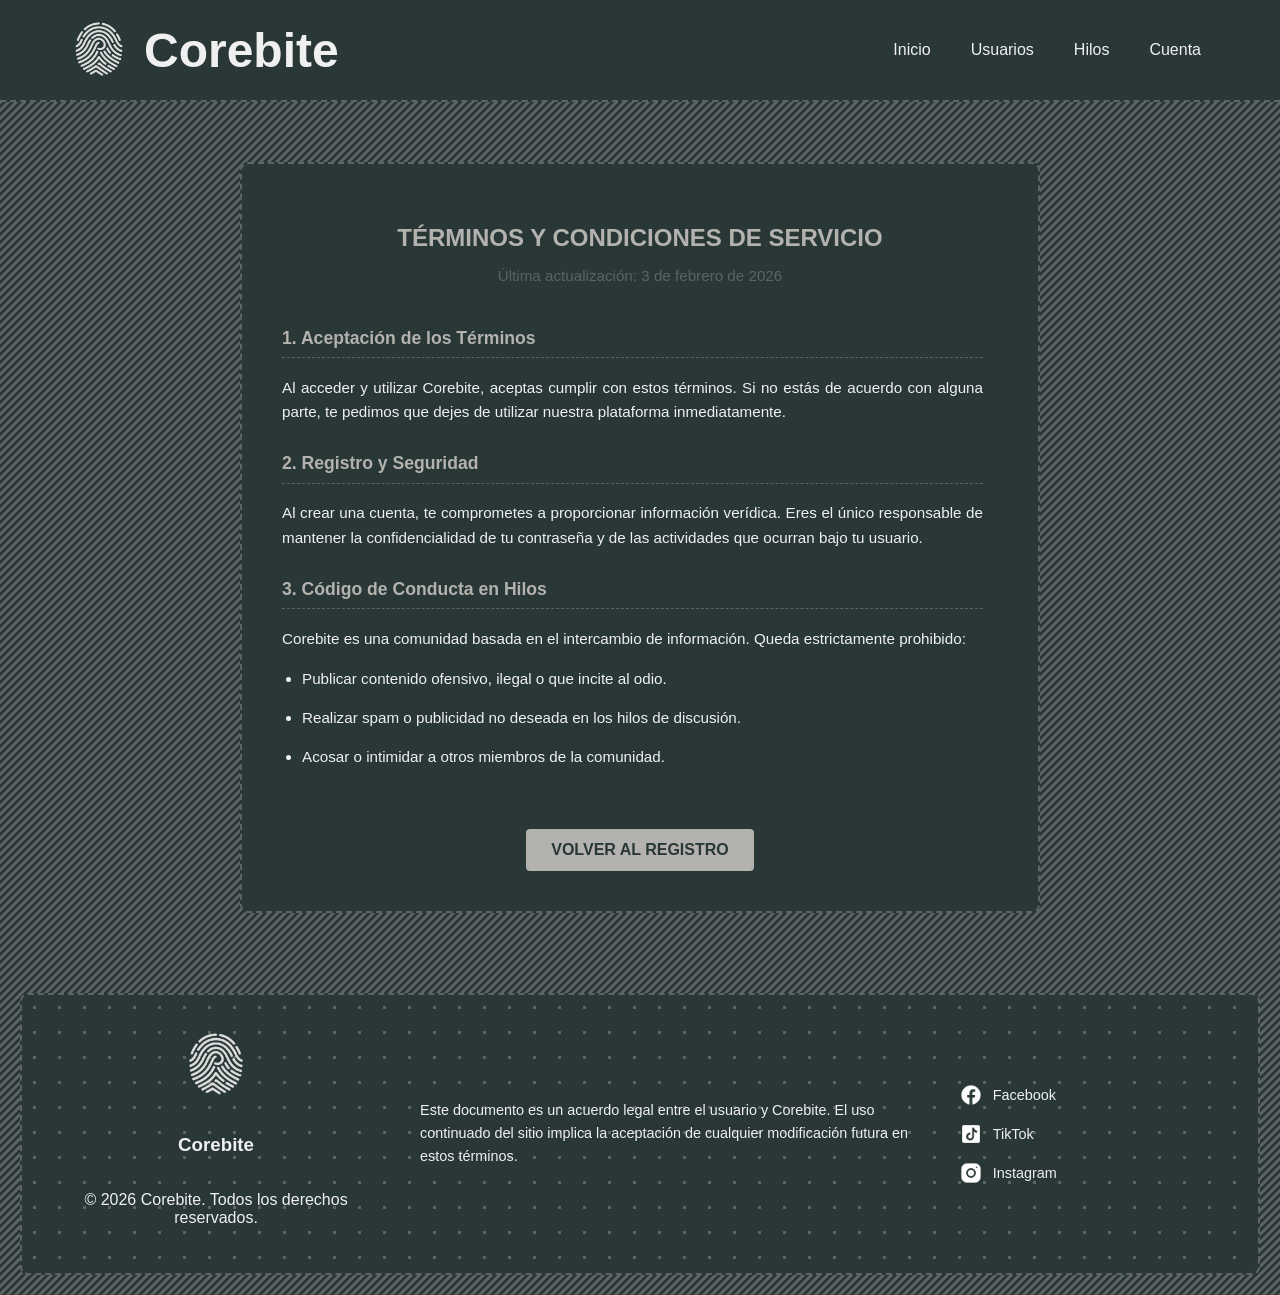
==== terminos.html @ c50e54eb "Añadir archivos iniciales de Corebite sin revisar" ====
<!DOCTYPE html>
<html lang="es">
<head>
    <meta charset="UTF-8">
    <meta name="viewport" content="width=device-width, initial-scale=1.0">
    <link rel="icon" href="./Media/IMG/Logo.png" type="image/png">
    <link rel="stylesheet" href="./Media/CSS/estilo.css">
    <link rel="stylesheet" href="./Media/CSS/terminos.css">
    <title>Términos de Servicio</title>
</head>
<body class="container">

    <header>
        <a href="./Index.html">
            <div class="logo-box">
                <img src="./Media/IMG/Logo.png" alt="Logo de la página" height="70" width="70">
                <h1>Corebite</h1>
            </div>
        </a>

        <input type="checkbox" id="menu-check">
        <label for="menu-check" class="hamburger">
            <span></span>
            <span></span>
            <span></span>
        </label>

        <nav>
            <div class="input">
                <a class="value" href="./Index.html">Inicio</a>
                <a class="value" href="./usuarios.html">Usuarios</a>
                <a class="value" href="./hilos.html">Hilos</a>
                <a class="value" href="./sesion.html">Cuenta</a>
            </div>
        </nav>
    </header>

    <main class="legal-page">
        <div class="legal-wrapper">
            <section class="legal-content">
                <h2>Términos y Condiciones de Servicio</h2>
                <p class="last-update">Última actualización: 3 de febrero de 2026</p>

                <div class="legal-scroll">
                    <h3>1. Aceptación de los Términos</h3>
                    <p>Al acceder y utilizar Corebite, aceptas cumplir con estos términos. Si no estás de acuerdo con alguna parte, te pedimos que dejes de utilizar nuestra plataforma inmediatamente.</p>

                    <h3>2. Registro y Seguridad</h3>
                    <p>Al crear una cuenta, te comprometes a proporcionar información verídica. Eres el único responsable de mantener la confidencialidad de tu contraseña y de las actividades que ocurran bajo tu usuario.</p>

                    <h3>3. Código de Conducta en Hilos</h3>
                    <p>Corebite es una comunidad basada en el intercambio de información. Queda estrictamente prohibido:</p>
                    <ul>
                        <li>Publicar contenido ofensivo, ilegal o que incite al odio.</li>
                        <li>Realizar spam o publicidad no deseada en los hilos de discusión.</li>
                        <li>Acosar o intimidar a otros miembros de la comunidad.</li>
                    </ul>

                    <h3>4. Propiedad del Contenido</h3>
                    <p>Sigues siendo el dueño del contenido que publicas, pero al hacerlo en Corebite, nos otorgas una licencia mundial para mostrar, distribuir y reproducir dicho contenido dentro de nuestra infraestructura.</p>

                    <h3>5. Privacidad</h3>
                    <p>Tus datos están protegidos bajo nuestra política de encriptación. No compartimos tu número de teléfono ni correo electrónico con terceros con fines comerciales sin tu consentimiento explícito.</p>

                    <h3>6. Limitación de Responsabilidad</h3>
                    <p>Corebite no se hace responsable por la veracidad de las opiniones vertidas por los usuarios en los hilos públicos.</p>
                </div>

                <div class="legal-actions">
                    <a href="./sesion.html" class="btn-back">Volver al Registro</a>
                </div>
            </section>
        </div>
    </main>

    <footer>
        <div class="cont-1">
            <img src="./Media/IMG/Logo.png" alt="Logo" class="logo-footer">
            <h3>Corebite</h3>
            <p>© 2026 Corebite. Todos los derechos reservados.</p>
        </div>
        
        <div class="cont-2">
            <p>Este documento es un acuerdo legal entre el usuario y Corebite. El uso continuado del sitio implica la aceptación de cualquier modificación futura en estos términos.</p>
        </div>

        <div class="cont-3">
            <div class="social-links">
                <a href="#"><img src="./Media/IMG/facebook_.png" alt="">Facebook</a>
                <a href="#"><img src="./Media/IMG/tiktok_.png" alt="">TikTok</a>
                <a href="#"><img src="./Media/IMG/instagram_.png" alt="">Instagram</a>
            </div>
        </div>
    </footer>
</body>
</html>
---- Media/CSS/estilo.css ----
/* ----------------------------------- Root ----------------------------------- */
:root {
  /* Paleta Base */
  --color-primario: #293737;
  --color-secundario: #5D6363;
  --color-terciario: #B3B2AE;
  --texto-claro: #F0F0F0;

  /* Estados y Alertas */
  --error: #ff5555;
  --exito: #2ecc71;
  --advertencia: #f1c40f;

  /* Capas de Cristal y Transparencias (NUEVAS) */
  --fondo-cristal: rgba(41, 55, 55, 0.6);
  --fondo-aside: rgba(0, 0, 0, 0.2);
  --fondo-header: rgba(179, 178, 174, 0.1); /* Basado en terciario */
  --fondo-hover: rgba(179, 178, 174, 0.15); /* Para efectos de selección */
  --borde-suave: rgba(179, 178, 174, 0.2);  /* Para separadores sutiles */
  --borde-punteado: 2px dashed var(--color-secundario);

  /* Tipografía */
  --fuente-principal: 'Arial', sans-serif;
}
/* ----------------------------------- Global ----------------------------------- */
* {
  box-sizing: border-box;
}

/* ----------------------------------- Body ----------------------------------- */
body {
  margin: 0;
  padding: 0;
  font-family: var(--fuente-principal);
  background-color: var(--color-primario);
  color: var(--texto-claro);
  overflow-x: hidden;
  display: flex;
  flex-direction: column;
  min-height: 100vh;
  align-items: stretch;

  /* Fondo animado */
  background: linear-gradient(135deg, var(--color-primario) 25%, var(--color-secundario) 25%, var(--color-secundario) 50%, var(--color-primario) 50%, var(--color-primario) 75%, var(--color-secundario) 75%, var(--color-secundario));
  background-size: 8px 8px;
  animation: move 4s linear infinite;
}

@keyframes move {
  from { background-position: 0 0; }
  to { background-position: 20px 20px; }
}

/* ----------------------------------- Header ----------------------------------- */
header {
  display: flex;
  justify-content: space-between;
  align-items: center;
  background-color: var(--color-primario);
  border-bottom: 2px dashed var(--color-secundario);
  padding: 15px 5%;
  position: sticky;
  top: 0;
  z-index: 1000;
  width: 100%; /* Ahora sí ocupa todo el ancho correctamente con box-sizing */
}

header a {
  text-decoration: none;
  color: inherit;
}

.logo-box {
  display: flex;
  align-items: center;
  gap: 10px;
}

header h1 {
  font-size: 3rem;
  margin: 0;
}

/* ---------------- NAV & LINKS ---------------- */
.input {
  display: flex;
  gap: 10px;
}

.value {
  padding: 10px 15px;
  color: var(--texto-claro);
  text-decoration: none;
  border-radius: 4px;
  transition: 0.3s;
}
.active{
  background-color: var(--color-terciario);
  color: var(--color-primario);
}
/* Desktop Hover Effect */
@media (min-width: 769px) {
  .input:hover > .value {
    filter: blur(2px);
    transform: scale(0.95);
    opacity: 0.7;
  }
  .input:hover > .value:hover, .input:hover > .active {
    filter: blur(0);
    transform: scale(1.05);
    opacity: 1;
    background-color: var(--color-terciario);
    color: var(--color-primario);
  }
}

/* Escondemos el checkbox siempre */
#menu-check {
  display: none;
}

/* ----------------------------------- Main ----------------------------------- */
main, footer {
  flex-shrink: 0; /* Evita que se colapsen */
  border: 2px dashed var(--color-secundario);
  background-color: var(--color-primario);
  margin: 20px;
  background-image: radial-gradient(var(--color-secundario) 1.5px, transparent 0);
  background-size: 25px 25px;
  padding: 30px;
  border-radius: 8px;
  box-sizing: border-box; /* Asegura que ocupen el ancho correcto con el margin */
  width: auto; 
}

main {
  flex: 1;
  border: 2px dashed var(--color-secundario);
  background-color: var(--color-primario);
  margin: 20px;
  background-image: radial-gradient(var(--color-secundario) 1.5px, transparent 0);
  background-size: 25px 25px;
  padding: 30px;
  border-radius: 8px;
}

.grid-container {
  display: grid;
  grid-template-columns: repeat(3, 1fr); 
  gap: 15px; 
  margin-bottom: 20px;
}

.button-hilo {
  display: flex;
  align-items: center;
  justify-content: center;
  background-color: transparent;
  border: 2px dashed var(--color-secundario);
  color: var(--texto-claro);
  padding: 15px;
  border-radius: 4px;
  cursor: pointer;
  transition: 0.5s;
}

.button-hilo:hover {
  background-color: var(--color-terciario);
  color: var(--color-primario);
}

/* ----------------------------------- Footer ----------------------------------- */
footer {
  display: flex;
  flex-wrap: wrap;
  background-color: var(--color-primario);
  border: 2px dashed var(--color-secundario);
  margin: 20px;
  padding: 30px;
  border-radius: 8px;
  gap: 20px;
  box-sizing: border-box; /* Crucial para que el padding no lo desborde */
}

/* --- Contenedor 1 (Logo y Copyright) --- */
.cont-1 {
  flex: 1 1 25%; 
  display: flex;
  flex-direction: column;
  align-items: center;
  justify-content: center;
  text-align: center;
  min-width: 200px; /* Evita que se aplaste demasiado */
}

.logo-footer {
  /* CAMBIO CLAVE: Usar un tamaño fijo máximo para que no crezca con el footer */
  width: 80px;  
  height: 80px;
  object-fit: contain; /* Mantiene la proporción de la imagen */
  margin-bottom: 10px;
}

/* --- Contenedor 2 (Texto largo) --- */
.cont-2 {
  flex: 2 1 40%; 
  font-size: 0.9rem;
  line-height: 1.6;
  padding: 0 20px;
  display: flex;
  align-items: center;
}

/* --- Contenedor 3 (Redes Sociales) --- */
.cont-3 {
  flex: 1 1 20%;
  display: flex;
  flex-direction: column;
  justify-content: center;
  gap: 15px;
  min-width: 150px;
}

.social-links {
  display: flex;
  flex-direction: column;
  gap: 15px;
}

.social-links a {
  display: flex;
  align-items: center;
  gap: 10px;
  text-decoration: none;
  color: var(--texto-claro);
  font-size: 0.9rem;
}

.social-links a img {
  width: 24px; /* Tamaño controlado de iconos sociales */
  height: 24px;
}

/* --- Ajuste Responsive para el Footer --- */
@media (max-width: 768px) {
  footer {
    flex-direction: column;
    align-items: center;
    text-align: center;
  }
  
  .cont-2 {
    padding: 20px 0;
  }
  
  .social-links {
    flex-direction: row;
    justify-content: center;
    flex-wrap: wrap;
  }
}
/* ----------------------------------- Responsive (Mobile Menu) ----------------------------------- */

@media (max-width: 768px) {
  header h1 { font-size: 2rem; }

  /* Restauramos el botón hamburguesa */
  .hamburger {
    display: flex;
    flex-direction: column;
    gap: 5px;
    cursor: pointer;
    z-index: 1100;
  }

  .hamburger span {
    width: 30px;
    height: 3px;
    background-color: var(--texto-claro);
    transition: 0.3s;
  }

  /* Restauramos el menú lateral tipo tarjeta */
  nav {
    position: fixed;
    top: 90px; 
    right: -350px; /* Escondido */
    width: 220px;
    background-color: var(--color-primario);
    background-image: radial-gradient(var(--color-secundario) 1.5px, transparent 0);
    background-size: 20px 20px;
    border: 2px dashed var(--color-secundario);
    border-radius: 8px;
    padding: 20px;
    transition: 0.4s cubic-bezier(0.175, 0.885, 0.32, 1.275);
    z-index: 1050;
    box-shadow: -5px 5px 15px rgba(0,0,0,0.5);
  }

  .input {
    flex-direction: column;
    align-items: flex-start;
  }

  /* Lógica de apertura */
  #menu-check:checked ~ nav {
    right: 20px;
  }

  /* Animación a X */
  #menu-check:checked ~ .hamburger span:nth-child(1) { transform: translateY(8px) rotate(45deg); }
  #menu-check:checked ~ .hamburger span:nth-child(2) { opacity: 0; }
  #menu-check:checked ~ .hamburger span:nth-child(3) { transform: translateY(-8px) rotate(-45deg); }

  footer {
    flex-direction: column;
    text-align: center;
  }
}

@media (max-width: 480px) {
  .grid-container { grid-template-columns: 1fr; }
}
---- Media/CSS/terminos.css ----
/* ----------------------------------- Estructura Legal ----------------------------------- */

.legal-page {
  display: flex;
  justify-content: center;
  padding: 20px 0;
  background: transparent !important;
  border: none !important;
}

.legal-wrapper {
  width: 100%;
  max-width: 800px;
  margin: 20px;
  padding: 40px;
  background-color: var(--color-primario);
  backdrop-filter: blur(15px);
  -webkit-backdrop-filter: blur(15px);
  border: 2px dashed var(--color-secundario);
  border-radius: 8px;
  color: var(--texto-claro);
  box-sizing: border-box;
}

/* ----------------------------------- Textos y Títulos ----------------------------------- */

.legal-content h2 {
  color: var(--color-terciario);
  text-transform: uppercase;
  text-align: center;
  margin-bottom: 10px;
}

.last-update {
  text-align: center;
  font-size: 0.8rem;
  color: var(--color-secundario);
  margin-bottom: 30px;
}

.legal-content h3 {
  color: var(--color-terciario);
  border-bottom: 1px dashed var(--color-secundario);
  margin-top: 25px;
  padding-bottom: 5px;
  font-size: 1.1rem;
}

.legal-content p, 
.legal-content li {
  font-size: 0.95rem;
  margin-bottom: 15px;
}

.legal-content ul {
  padding-left: 20px;
}

/* ----------------------------------- Contenido Scrollable ----------------------------------- */

.legal-scroll {
  max-height: 500px;
  overflow-y: auto;
  padding-right: 15px;
  text-align: justify;
  line-height: 1.6;
}

/* Personalización del Scrollbar */
.legal-scroll::-webkit-scrollbar {
  width: 6px;
}

.legal-scroll::-webkit-scrollbar-thumb {
  background: var(--color-secundario);
  border-radius: 10px;
}

/* ----------------------------------- Acciones y Botones ----------------------------------- */

.legal-actions {
  margin-top: 30px;
  display: flex;
  justify-content: center;
}

.btn-back {
  padding: 12px 25px;
  background-color: var(--color-terciario);
  color: var(--color-primario);
  text-decoration: none;
  font-weight: bold;
  border-radius: 4px;
  transition: 0.3s;
  text-transform: uppercase;
}

.btn-back:hover {
  filter: brightness(1.2);
  transform: scale(1.05);
}

/* ----------------------------------- Responsive ----------------------------------- */

@media (max-width: 768px) {
  .legal-wrapper {
    margin: 10px;
    padding: 20px;
  }
}
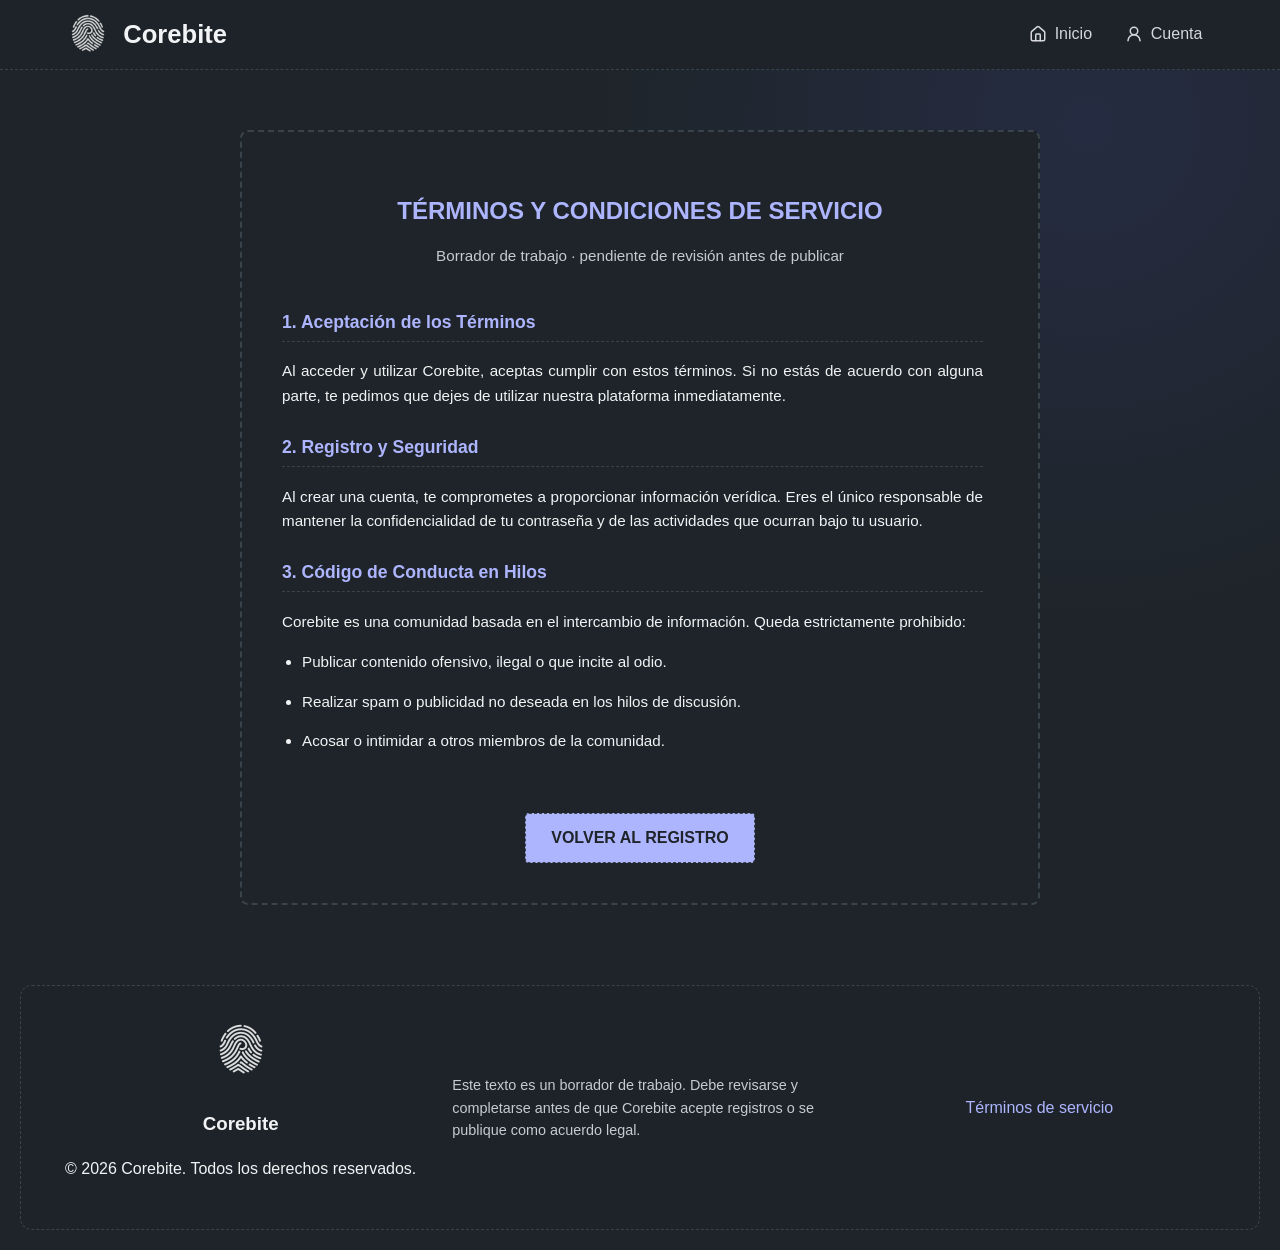
==== commit 9adf1121: "Actualizar prototipo local Corebite" ====
--- a/terminos.html
+++ b/terminos.html
@@ -6,20 +6,20 @@
     <link rel="icon" href="./Media/IMG/Logo.png" type="image/png">
     <link rel="stylesheet" href="./Media/CSS/estilo.css">
     <link rel="stylesheet" href="./Media/CSS/terminos.css">
-    <title>Términos de Servicio</title>
+    <title>Términos de servicio | Corebite</title>
 </head>
 <body class="container">
 
     <header>
         <a href="./Index.html">
             <div class="logo-box">
-                <img src="./Media/IMG/Logo.png" alt="Logo de la página" height="70" width="70">
+                <img src="./Media/IMG/Logo.png" alt="" height="48" width="48">
                 <h1>Corebite</h1>
             </div>
         </a>
 
-        <input type="checkbox" id="menu-check">
-        <label for="menu-check" class="hamburger">
+        <input type="checkbox" id="menu-check" aria-label="Abrir o cerrar el menú">
+        <label for="menu-check" class="hamburger" aria-hidden="true" tabindex="-1">
             <span></span>
             <span></span>
             <span></span>
@@ -27,10 +27,8 @@
 
         <nav>
             <div class="input">
-                <a class="value" href="./Index.html">Inicio</a>
-                <a class="value" href="./usuarios.html">Usuarios</a>
-                <a class="value" href="./hilos.html">Hilos</a>
-                <a class="value" href="./sesion.html">Cuenta</a>
+                <a class="value ui-icon-button" href="./Index.html"><span class="svg-icon icon-house" aria-hidden="true"></span> Inicio</a>
+                <a class="value ui-icon-button" href="./php/sesion.php"><span class="svg-icon icon-user" aria-hidden="true"></span> Cuenta</a>
             </div>
         </nav>
     </header>
@@ -39,7 +37,7 @@
         <div class="legal-wrapper">
             <section class="legal-content">
                 <h2>Términos y Condiciones de Servicio</h2>
-                <p class="last-update">Última actualización: 3 de febrero de 2026</p>
+                <p class="last-update">Borrador de trabajo · pendiente de revisión antes de publicar</p>
 
                 <div class="legal-scroll">
                     <h3>1. Aceptación de los Términos</h3>
@@ -60,14 +58,14 @@
                     <p>Sigues siendo el dueño del contenido que publicas, pero al hacerlo en Corebite, nos otorgas una licencia mundial para mostrar, distribuir y reproducir dicho contenido dentro de nuestra infraestructura.</p>
 
                     <h3>5. Privacidad</h3>
-                    <p>Tus datos están protegidos bajo nuestra política de encriptación. No compartimos tu número de teléfono ni correo electrónico con terceros con fines comerciales sin tu consentimiento explícito.</p>
+                    <p>La política de privacidad y el tratamiento de datos se definirán antes de habilitar el registro y publicar el servicio.</p>
 
                     <h3>6. Limitación de Responsabilidad</h3>
                     <p>Corebite no se hace responsable por la veracidad de las opiniones vertidas por los usuarios en los hilos públicos.</p>
                 </div>
 
                 <div class="legal-actions">
-                    <a href="./sesion.html" class="btn-back">Volver al Registro</a>
+                    <a href="./php/sesion.php" class="btn-back">Volver al Registro</a>
                 </div>
             </section>
         </div>
@@ -81,16 +79,14 @@
         </div>
         
         <div class="cont-2">
-            <p>Este documento es un acuerdo legal entre el usuario y Corebite. El uso continuado del sitio implica la aceptación de cualquier modificación futura en estos términos.</p>
+            <p>Este texto es un borrador de trabajo. Debe revisarse y completarse antes de que Corebite acepte registros o se publique como acuerdo legal.</p>
         </div>
 
         <div class="cont-3">
             <div class="social-links">
-                <a href="#"><img src="./Media/IMG/facebook_.png" alt="">Facebook</a>
-                <a href="#"><img src="./Media/IMG/tiktok_.png" alt="">TikTok</a>
-                <a href="#"><img src="./Media/IMG/instagram_.png" alt="">Instagram</a>
+                <a href="./terminos.html">Términos de servicio</a>
             </div>
         </div>
     </footer>
 </body>
-</html>+</html>
--- a/Media/CSS/estilo.css
+++ b/Media/CSS/estilo.css
@@ -1,323 +1,109 @@
-/* ----------------------------------- Root ----------------------------------- */
-:root {
-  /* Paleta Base */
-  --color-primario: #293737;
-  --color-secundario: #5D6363;
-  --color-terciario: #B3B2AE;
-  --texto-claro: #F0F0F0;
-
-  /* Estados y Alertas */
-  --error: #ff5555;
-  --exito: #2ecc71;
-  --advertencia: #f1c40f;
-
-  /* Capas de Cristal y Transparencias (NUEVAS) */
-  --fondo-cristal: rgba(41, 55, 55, 0.6);
-  --fondo-aside: rgba(0, 0, 0, 0.2);
-  --fondo-header: rgba(179, 178, 174, 0.1); /* Basado en terciario */
-  --fondo-hover: rgba(179, 178, 174, 0.15); /* Para efectos de selección */
-  --borde-suave: rgba(179, 178, 174, 0.2);  /* Para separadores sutiles */
-  --borde-punteado: 2px dashed var(--color-secundario);
-
-  /* Tipografía */
-  --fuente-principal: 'Arial', sans-serif;
+:root {
+  color-scheme: dark;
+  --color-primario: #1e2429;
+  --color-secundario: #39434c;
+  --color-terciario: #aeb5ff;
+  --texto-claro: #f2f3f5;
+  --error: #ff6b6b;
+  --exito: #2ecc71;
+  --advertencia: #f1c40f;
+  --fondo-cristal: rgba(30, 36, 41, .96);
+  --fondo-aside: rgba(0, 0, 0, .16);
+  --fondo-header: rgba(255, 255, 255, .03);
+  --fondo-hover: rgba(174, 181, 255, .1);
+  --borde-suave: rgba(255, 255, 255, .12);
+  --borde-punteado: 1px dashed var(--color-secundario);
+  --fuente-principal: Arial, sans-serif;
+}
+* { box-sizing: border-box; }
+html { min-width: 320px; scroll-behavior: smooth; }
+body {
+  min-height: 100vh; margin: 0; display: flex; flex-direction: column;
+  font-family: var(--fuente-principal); line-height: 1.55; color: var(--texto-claro);
+  background: #1e2429 radial-gradient(circle at 85% 10%, rgba(88, 101, 242, .12), transparent 32rem);
+}
+a { color: inherit; }
+:focus-visible { outline: 3px solid #aeb5ff; outline-offset: 3px; }
+header {
+  position: sticky; top: 0; z-index: 1000; width: 100%; display: flex;
+  align-items: center; justify-content: space-between; gap: 1rem; padding: .65rem 5%;
+  background: rgba(30, 36, 41, .96); border-bottom: var(--borde-punteado);
+}
+header > a { text-decoration: none; color: inherit; }
+.logo-box { display: flex; align-items: center; gap: .7rem; }
+.logo-box img { width: 48px; height: 48px; object-fit: contain; }
+header h1 { margin: 0; font-size: 1.6rem; }
+.input { display: flex; align-items: center; gap: .35rem; }
+.value { display: inline-block; padding: .55rem .85rem; color: #d5d7dc; text-decoration: none; border-radius: 6px; transition: background-color .18s ease, color .18s ease; }
+.value:hover, .value.active { background: #3a414a; color: #fff; outline:1px dashed var(--color-terciario); outline-offset:-1px; }
+#menu-check { position: absolute; width: 1px; height: 1px; overflow: hidden; clip-path: inset(50%); white-space: nowrap; }
+.hamburger { display: none; }
+main, footer {
+  flex-shrink: 0; width: auto; margin: 1.25rem; padding: clamp(1rem, 3vw, 2rem);
+  border: var(--borde-punteado); border-radius: 12px; background: rgba(30, 36, 41, .88);
+}
+main { flex: 1; }
+footer { display: flex; flex-wrap: wrap; gap: 1.5rem; align-items: center; }
+.cont-1, .cont-2, .cont-3 { flex: 1 1 12rem; }
+.cont-1 { text-align: center; }
+.logo-footer { width: 64px; height: 64px; object-fit: contain; }
+.cont-2 { color: #c7cbd1; font-size: .9rem; }
+.cont-3, .social-links { display: flex; justify-content: center; gap: .75rem; }
+.social-links a { color: var(--color-terciario); text-decoration: none; }
+.social-links a:hover { text-decoration: underline; }
+.svg-icon { display:inline-block;width:18px;height:18px;flex:0 0 18px;vertical-align:middle;background-color:currentColor;mask:var(--svg-icon) center/contain no-repeat;-webkit-mask:var(--svg-icon) center/contain no-repeat; }
+.icon-house { --svg-icon:url("../SVG/house.svg"); }
+.icon-settings { --svg-icon:url("../SVG/settings.svg"); }
+.icon-user { --svg-icon:url("../SVG/user-round.svg"); }
+.icon-shield { --svg-icon:url("../SVG/shield.svg"); }
+.icon-palette { --svg-icon:url("../SVG/palette.svg"); }
+.icon-logout { --svg-icon:url("../SVG/log-out.svg"); }
+.icon-message { --svg-icon:url("../SVG/message-circle.svg"); }
+.icon-messages { --svg-icon:url("../SVG/messages-square.svg"); }
+.icon-server { --svg-icon:url("../SVG/server.svg"); }
+.icon-users { --svg-icon:url("../SVG/users.svg"); }
+.icon-hash { --svg-icon:url("../SVG/hash.svg"); }
+.icon-plus { --svg-icon:url("../SVG/plus.svg"); }
+.icon-search { --svg-icon:url("../SVG/search.svg"); }
+.icon-send { --svg-icon:url("../SVG/send.svg"); }
+.icon-phone { --svg-icon:url("../SVG/phone.svg"); }
+.icon-info { --svg-icon:url("../SVG/info.svg"); }
+.icon-panel { --svg-icon:url("../SVG/panel-left.svg"); }
+.icon-menu { --svg-icon:url("../SVG/menu.svg"); }
+.icon-check { --svg-icon:url("../SVG/check.svg"); }
+.icon-close { --svg-icon:url("../SVG/x.svg"); }
+.icon-chevron { --svg-icon:url("../SVG/chevron-down.svg"); }
+.icon-bell { --svg-icon:url("../SVG/bell.svg"); }
+.icon-image { --svg-icon:url("../SVG/image.svg"); }
+.icon-sun { --svg-icon:url("../SVG/sun.svg"); }
+.icon-moon { --svg-icon:url("../SVG/moon.svg"); }
+.icon-mic { --svg-icon:url("../SVG/mic.svg"); }
+.icon-headphones { --svg-icon:url("../SVG/headphones.svg"); }
+.icon-sliders { --svg-icon:url("../SVG/sliders-horizontal.svg"); }
+.ui-icon-button { display:inline-flex;align-items:center;justify-content:center;gap:8px; }
+.home-hero, .home-intro { width: min(100%, 900px); margin: 0 auto 2rem; }
+.home-hero { padding: clamp(2rem, 7vw, 5rem) clamp(1.25rem, 6vw, 4rem); border: var(--borde-punteado); border-radius: 16px; background: linear-gradient(140deg, rgba(88, 101, 242, .16), rgba(30, 36, 41, .92) 65%); }
+.home-hero h2 { max-width: 15ch; margin: .4em 0; font-size: clamp(2rem, 6vw, 3.5rem); line-height: 1.1; }
+.home-hero p { max-width: 62ch; color: #c7cbd1; }
+.home-hero .eyebrow { color: var(--color-terciario); font-weight: 700; letter-spacing: .08em; text-transform: uppercase; }
+.primary-link { display: inline-flex; margin-top: 1rem; padding: .75rem 1.1rem; border:1px dashed var(--color-terciario); border-radius: 8px; background: #5865f2; color: #fff; text-decoration: none; font-weight: 700; }
+.primary-link:hover { background: #4752c4; }
+.home-intro { padding: 1rem; }
+@media (min-width: 701px) { #menu-check { display: none; } }
+@media (max-width: 700px) {
+  header { padding-inline: 1rem; }
+  header h1 { font-size: 1.35rem; }
+  .hamburger { width: 42px; height: 42px; display: flex; flex-direction: column; justify-content: center; align-items: center; gap: 5px; border-radius: 6px; cursor: pointer; }
+  .hamburger span { width: 22px; height: 2px; background: var(--texto-claro); transition: transform .18s ease, opacity .18s ease; }
+  nav { display: none; position: absolute; top: calc(100% + .4rem); right: 1rem; min-width: 12rem; padding: .6rem; border: var(--borde-punteado); border-radius: 10px; background: #232a30; box-shadow: 0 12px 28px #0006; }
+  .input { align-items: stretch; flex-direction: column; }
+  #menu-check:checked ~ nav { display: block; }
+  #menu-check:checked ~ .hamburger span:first-child { transform: translateY(7px) rotate(45deg); }
+  #menu-check:checked ~ .hamburger span:nth-child(2) { opacity: 0; }
+  #menu-check:checked ~ .hamburger span:last-child { transform: translateY(-7px) rotate(-45deg); }
+  footer { flex-direction: column; text-align: center; }
+  .cont-2 { padding: 0; }
+}
+@media (prefers-reduced-motion: reduce) {
+  *, *::before, *::after { scroll-behavior: auto !important; animation-duration: .01ms !important; animation-iteration-count: 1 !important; transition-duration: .01ms !important; }
 }
-/* ----------------------------------- Global ----------------------------------- */
-* {
-  box-sizing: border-box;
-}
-
-/* ----------------------------------- Body ----------------------------------- */
-body {
-  margin: 0;
-  padding: 0;
-  font-family: var(--fuente-principal);
-  background-color: var(--color-primario);
-  color: var(--texto-claro);
-  overflow-x: hidden;
-  display: flex;
-  flex-direction: column;
-  min-height: 100vh;
-  align-items: stretch;
-
-  /* Fondo animado */
-  background: linear-gradient(135deg, var(--color-primario) 25%, var(--color-secundario) 25%, var(--color-secundario) 50%, var(--color-primario) 50%, var(--color-primario) 75%, var(--color-secundario) 75%, var(--color-secundario));
-  background-size: 8px 8px;
-  animation: move 4s linear infinite;
-}
-
-@keyframes move {
-  from { background-position: 0 0; }
-  to { background-position: 20px 20px; }
-}
-
-/* ----------------------------------- Header ----------------------------------- */
-header {
-  display: flex;
-  justify-content: space-between;
-  align-items: center;
-  background-color: var(--color-primario);
-  border-bottom: 2px dashed var(--color-secundario);
-  padding: 15px 5%;
-  position: sticky;
-  top: 0;
-  z-index: 1000;
-  width: 100%; /* Ahora sí ocupa todo el ancho correctamente con box-sizing */
-}
-
-header a {
-  text-decoration: none;
-  color: inherit;
-}
-
-.logo-box {
-  display: flex;
-  align-items: center;
-  gap: 10px;
-}
-
-header h1 {
-  font-size: 3rem;
-  margin: 0;
-}
-
-/* ---------------- NAV & LINKS ---------------- */
-.input {
-  display: flex;
-  gap: 10px;
-}
-
-.value {
-  padding: 10px 15px;
-  color: var(--texto-claro);
-  text-decoration: none;
-  border-radius: 4px;
-  transition: 0.3s;
-}
-.active{
-  background-color: var(--color-terciario);
-  color: var(--color-primario);
-}
-/* Desktop Hover Effect */
-@media (min-width: 769px) {
-  .input:hover > .value {
-    filter: blur(2px);
-    transform: scale(0.95);
-    opacity: 0.7;
-  }
-  .input:hover > .value:hover, .input:hover > .active {
-    filter: blur(0);
-    transform: scale(1.05);
-    opacity: 1;
-    background-color: var(--color-terciario);
-    color: var(--color-primario);
-  }
-}
-
-/* Escondemos el checkbox siempre */
-#menu-check {
-  display: none;
-}
-
-/* ----------------------------------- Main ----------------------------------- */
-main, footer {
-  flex-shrink: 0; /* Evita que se colapsen */
-  border: 2px dashed var(--color-secundario);
-  background-color: var(--color-primario);
-  margin: 20px;
-  background-image: radial-gradient(var(--color-secundario) 1.5px, transparent 0);
-  background-size: 25px 25px;
-  padding: 30px;
-  border-radius: 8px;
-  box-sizing: border-box; /* Asegura que ocupen el ancho correcto con el margin */
-  width: auto; 
-}
-
-main {
-  flex: 1;
-  border: 2px dashed var(--color-secundario);
-  background-color: var(--color-primario);
-  margin: 20px;
-  background-image: radial-gradient(var(--color-secundario) 1.5px, transparent 0);
-  background-size: 25px 25px;
-  padding: 30px;
-  border-radius: 8px;
-}
-
-.grid-container {
-  display: grid;
-  grid-template-columns: repeat(3, 1fr); 
-  gap: 15px; 
-  margin-bottom: 20px;
-}
-
-.button-hilo {
-  display: flex;
-  align-items: center;
-  justify-content: center;
-  background-color: transparent;
-  border: 2px dashed var(--color-secundario);
-  color: var(--texto-claro);
-  padding: 15px;
-  border-radius: 4px;
-  cursor: pointer;
-  transition: 0.5s;
-}
-
-.button-hilo:hover {
-  background-color: var(--color-terciario);
-  color: var(--color-primario);
-}
-
-/* ----------------------------------- Footer ----------------------------------- */
-footer {
-  display: flex;
-  flex-wrap: wrap;
-  background-color: var(--color-primario);
-  border: 2px dashed var(--color-secundario);
-  margin: 20px;
-  padding: 30px;
-  border-radius: 8px;
-  gap: 20px;
-  box-sizing: border-box; /* Crucial para que el padding no lo desborde */
-}
-
-/* --- Contenedor 1 (Logo y Copyright) --- */
-.cont-1 {
-  flex: 1 1 25%; 
-  display: flex;
-  flex-direction: column;
-  align-items: center;
-  justify-content: center;
-  text-align: center;
-  min-width: 200px; /* Evita que se aplaste demasiado */
-}
-
-.logo-footer {
-  /* CAMBIO CLAVE: Usar un tamaño fijo máximo para que no crezca con el footer */
-  width: 80px;  
-  height: 80px;
-  object-fit: contain; /* Mantiene la proporción de la imagen */
-  margin-bottom: 10px;
-}
-
-/* --- Contenedor 2 (Texto largo) --- */
-.cont-2 {
-  flex: 2 1 40%; 
-  font-size: 0.9rem;
-  line-height: 1.6;
-  padding: 0 20px;
-  display: flex;
-  align-items: center;
-}
-
-/* --- Contenedor 3 (Redes Sociales) --- */
-.cont-3 {
-  flex: 1 1 20%;
-  display: flex;
-  flex-direction: column;
-  justify-content: center;
-  gap: 15px;
-  min-width: 150px;
-}
-
-.social-links {
-  display: flex;
-  flex-direction: column;
-  gap: 15px;
-}
-
-.social-links a {
-  display: flex;
-  align-items: center;
-  gap: 10px;
-  text-decoration: none;
-  color: var(--texto-claro);
-  font-size: 0.9rem;
-}
-
-.social-links a img {
-  width: 24px; /* Tamaño controlado de iconos sociales */
-  height: 24px;
-}
-
-/* --- Ajuste Responsive para el Footer --- */
-@media (max-width: 768px) {
-  footer {
-    flex-direction: column;
-    align-items: center;
-    text-align: center;
-  }
-  
-  .cont-2 {
-    padding: 20px 0;
-  }
-  
-  .social-links {
-    flex-direction: row;
-    justify-content: center;
-    flex-wrap: wrap;
-  }
-}
-/* ----------------------------------- Responsive (Mobile Menu) ----------------------------------- */
-
-@media (max-width: 768px) {
-  header h1 { font-size: 2rem; }
-
-  /* Restauramos el botón hamburguesa */
-  .hamburger {
-    display: flex;
-    flex-direction: column;
-    gap: 5px;
-    cursor: pointer;
-    z-index: 1100;
-  }
-
-  .hamburger span {
-    width: 30px;
-    height: 3px;
-    background-color: var(--texto-claro);
-    transition: 0.3s;
-  }
-
-  /* Restauramos el menú lateral tipo tarjeta */
-  nav {
-    position: fixed;
-    top: 90px; 
-    right: -350px; /* Escondido */
-    width: 220px;
-    background-color: var(--color-primario);
-    background-image: radial-gradient(var(--color-secundario) 1.5px, transparent 0);
-    background-size: 20px 20px;
-    border: 2px dashed var(--color-secundario);
-    border-radius: 8px;
-    padding: 20px;
-    transition: 0.4s cubic-bezier(0.175, 0.885, 0.32, 1.275);
-    z-index: 1050;
-    box-shadow: -5px 5px 15px rgba(0,0,0,0.5);
-  }
-
-  .input {
-    flex-direction: column;
-    align-items: flex-start;
-  }
-
-  /* Lógica de apertura */
-  #menu-check:checked ~ nav {
-    right: 20px;
-  }
-
-  /* Animación a X */
-  #menu-check:checked ~ .hamburger span:nth-child(1) { transform: translateY(8px) rotate(45deg); }
-  #menu-check:checked ~ .hamburger span:nth-child(2) { opacity: 0; }
-  #menu-check:checked ~ .hamburger span:nth-child(3) { transform: translateY(-8px) rotate(-45deg); }
-
-  footer {
-    flex-direction: column;
-    text-align: center;
-  }
-}
-
-@media (max-width: 480px) {
-  .grid-container { grid-template-columns: 1fr; }
-}
--- a/Media/CSS/terminos.css
+++ b/Media/CSS/terminos.css
@@ -34,7 +34,7 @@
 .last-update {
   text-align: center;
   font-size: 0.8rem;
-  color: var(--color-secundario);
+  color: #c7cbd1;
   margin-bottom: 30px;
 }
 
@@ -86,6 +86,7 @@
 
 .btn-back {
   padding: 12px 25px;
+  border: 1px dashed var(--color-secundario);
   background-color: var(--color-terciario);
   color: var(--color-primario);
   text-decoration: none;
@@ -107,4 +108,4 @@
     margin: 10px;
     padding: 20px;
   }
-}+}
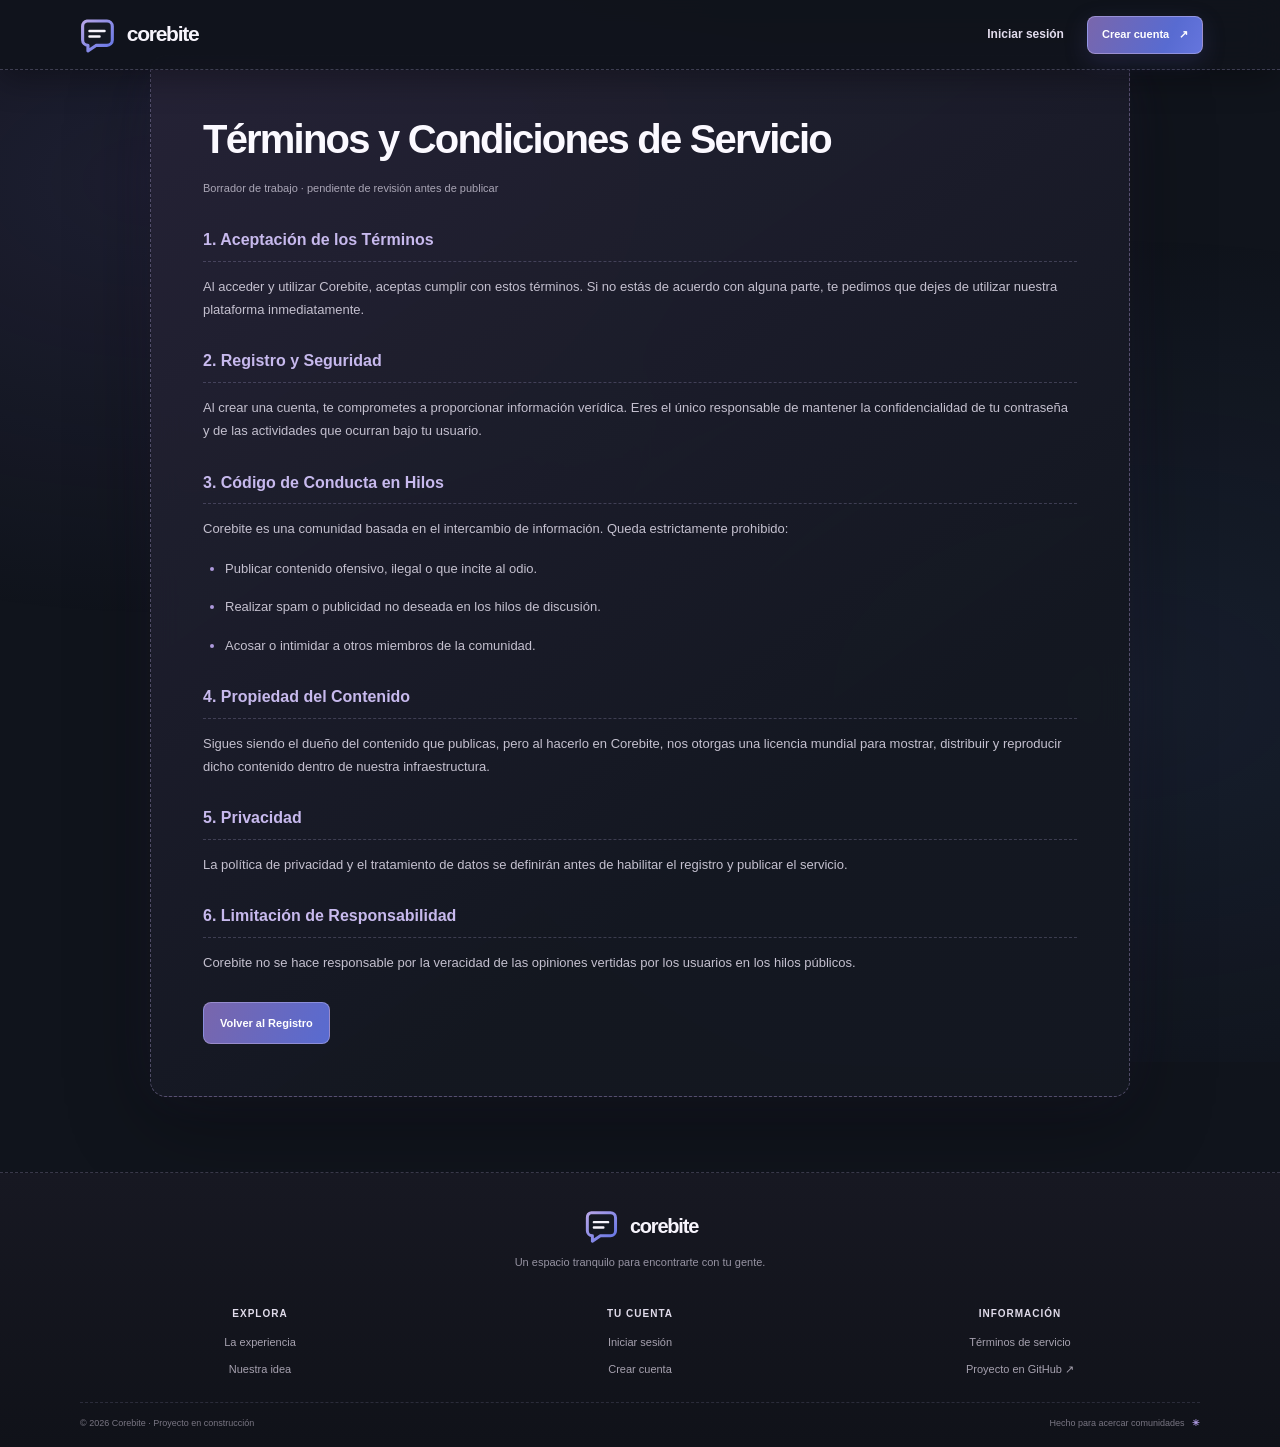
==== commit d7446506: "Actualizar landing y estilo compartido de Corebite" ====
--- a/terminos.html
+++ b/terminos.html
@@ -1,92 +1,62 @@
-<!DOCTYPE html>
-<html lang="es">
-<head>
-    <meta charset="UTF-8">
-    <meta name="viewport" content="width=device-width, initial-scale=1.0">
-    <link rel="icon" href="./Media/IMG/Logo.png" type="image/png">
-    <link rel="stylesheet" href="./Media/CSS/estilo.css">
-    <link rel="stylesheet" href="./Media/CSS/terminos.css">
-    <title>Términos de servicio | Corebite</title>
-</head>
-<body class="container">
-
-    <header>
-        <a href="./Index.html">
-            <div class="logo-box">
-                <img src="./Media/IMG/Logo.png" alt="" height="48" width="48">
-                <h1>Corebite</h1>
-            </div>
-        </a>
-
-        <input type="checkbox" id="menu-check" aria-label="Abrir o cerrar el menú">
-        <label for="menu-check" class="hamburger" aria-hidden="true" tabindex="-1">
-            <span></span>
-            <span></span>
-            <span></span>
-        </label>
-
-        <nav>
-            <div class="input">
-                <a class="value ui-icon-button" href="./Index.html"><span class="svg-icon icon-house" aria-hidden="true"></span> Inicio</a>
-                <a class="value ui-icon-button" href="./php/sesion.php"><span class="svg-icon icon-user" aria-hidden="true"></span> Cuenta</a>
-            </div>
-        </nav>
-    </header>
-
-    <main class="legal-page">
-        <div class="legal-wrapper">
-            <section class="legal-content">
-                <h2>Términos y Condiciones de Servicio</h2>
-                <p class="last-update">Borrador de trabajo · pendiente de revisión antes de publicar</p>
-
-                <div class="legal-scroll">
-                    <h3>1. Aceptación de los Términos</h3>
-                    <p>Al acceder y utilizar Corebite, aceptas cumplir con estos términos. Si no estás de acuerdo con alguna parte, te pedimos que dejes de utilizar nuestra plataforma inmediatamente.</p>
-
-                    <h3>2. Registro y Seguridad</h3>
-                    <p>Al crear una cuenta, te comprometes a proporcionar información verídica. Eres el único responsable de mantener la confidencialidad de tu contraseña y de las actividades que ocurran bajo tu usuario.</p>
-
-                    <h3>3. Código de Conducta en Hilos</h3>
-                    <p>Corebite es una comunidad basada en el intercambio de información. Queda estrictamente prohibido:</p>
-                    <ul>
-                        <li>Publicar contenido ofensivo, ilegal o que incite al odio.</li>
-                        <li>Realizar spam o publicidad no deseada en los hilos de discusión.</li>
-                        <li>Acosar o intimidar a otros miembros de la comunidad.</li>
-                    </ul>
-
-                    <h3>4. Propiedad del Contenido</h3>
-                    <p>Sigues siendo el dueño del contenido que publicas, pero al hacerlo en Corebite, nos otorgas una licencia mundial para mostrar, distribuir y reproducir dicho contenido dentro de nuestra infraestructura.</p>
-
-                    <h3>5. Privacidad</h3>
-                    <p>La política de privacidad y el tratamiento de datos se definirán antes de habilitar el registro y publicar el servicio.</p>
-
-                    <h3>6. Limitación de Responsabilidad</h3>
-                    <p>Corebite no se hace responsable por la veracidad de las opiniones vertidas por los usuarios en los hilos públicos.</p>
-                </div>
-
-                <div class="legal-actions">
-                    <a href="./php/sesion.php" class="btn-back">Volver al Registro</a>
-                </div>
-            </section>
-        </div>
-    </main>
-
-    <footer>
-        <div class="cont-1">
-            <img src="./Media/IMG/Logo.png" alt="Logo" class="logo-footer">
-            <h3>Corebite</h3>
-            <p>© 2026 Corebite. Todos los derechos reservados.</p>
-        </div>
-        
-        <div class="cont-2">
-            <p>Este texto es un borrador de trabajo. Debe revisarse y completarse antes de que Corebite acepte registros o se publique como acuerdo legal.</p>
-        </div>
-
-        <div class="cont-3">
-            <div class="social-links">
-                <a href="./terminos.html">Términos de servicio</a>
-            </div>
-        </div>
-    </footer>
-</body>
-</html>
+<!DOCTYPE html>
+<html lang="es">
+<head>
+    <meta charset="UTF-8">
+    <meta name="viewport" content="width=device-width, initial-scale=1.0">
+    <link rel="icon" href="./Media/SVG/corebite-mark.svg?v=20261112" type="image/svg+xml">
+    <link rel="stylesheet" href="./Media/CSS/estilo.css">
+    <link rel="stylesheet" href="./Media/CSS/terminos.css">
+    <link rel="stylesheet" href="./Media/CSS/site-pages.css">
+    <title>Términos de servicio | Corebite</title>
+    <link rel="stylesheet" href="./Media/CSS/site-footer.css?v=20261112-footer3">
+    <link rel="stylesheet" href="./Media/CSS/site-cursor.css?v=20261112-cursor2">
+</head>
+<body class="container site-shell legal-landing">
+
+    <header class="landing-header">
+  <a class="brand" href="./Index.html" aria-label="Corebite, volver al landing"><img src="./Media/SVG/corebite-mark.svg?v=20261112" alt="" width="42" height="42"><span>corebite</span></a>
+  <div class="landing-actions"><a class="login-link" href="./php/sesion.php">Iniciar sesión</a><a class="button button-small" href="./php/sesion.php?mode=register">Crear cuenta <span aria-hidden="true">↗</span></a></div>
+</header>
+
+    <main class="legal-page">
+        <div class="legal-wrapper">
+            <section class="legal-content">
+                <h2>Términos y Condiciones de Servicio</h2>
+                <p class="last-update">Borrador de trabajo · pendiente de revisión antes de publicar</p>
+
+                <div class="legal-scroll">
+                    <h3>1. Aceptación de los Términos</h3>
+                    <p>Al acceder y utilizar Corebite, aceptas cumplir con estos términos. Si no estás de acuerdo con alguna parte, te pedimos que dejes de utilizar nuestra plataforma inmediatamente.</p>
+
+                    <h3>2. Registro y Seguridad</h3>
+                    <p>Al crear una cuenta, te comprometes a proporcionar información verídica. Eres el único responsable de mantener la confidencialidad de tu contraseña y de las actividades que ocurran bajo tu usuario.</p>
+
+                    <h3>3. Código de Conducta en Hilos</h3>
+                    <p>Corebite es una comunidad basada en el intercambio de información. Queda estrictamente prohibido:</p>
+                    <ul>
+                        <li>Publicar contenido ofensivo, ilegal o que incite al odio.</li>
+                        <li>Realizar spam o publicidad no deseada en los hilos de discusión.</li>
+                        <li>Acosar o intimidar a otros miembros de la comunidad.</li>
+                    </ul>
+
+                    <h3>4. Propiedad del Contenido</h3>
+                    <p>Sigues siendo el dueño del contenido que publicas, pero al hacerlo en Corebite, nos otorgas una licencia mundial para mostrar, distribuir y reproducir dicho contenido dentro de nuestra infraestructura.</p>
+
+                    <h3>5. Privacidad</h3>
+                    <p>La política de privacidad y el tratamiento de datos se definirán antes de habilitar el registro y publicar el servicio.</p>
+
+                    <h3>6. Limitación de Responsabilidad</h3>
+                    <p>Corebite no se hace responsable por la veracidad de las opiniones vertidas por los usuarios en los hilos públicos.</p>
+                </div>
+
+                <div class="legal-actions">
+                    <a href="./php/sesion.php?mode=register" class="btn-back">Volver al Registro</a>
+                </div>
+            </section>
+        </div>
+    </main>
+
+    <footer class="site-footer" data-site-footer aria-label="Pie de página de Corebite"></footer>
+    <script src="./Media/JS/site-footer.js" defer></script>
+</body>
+</html>
--- a/Media/CSS/site-pages.css
+++ b/Media/CSS/site-pages.css
@@ -0,0 +1,37 @@
+/* Header y footer compartidos por acceso y página legal. */
+.site-shell { position:relative;isolation:isolate;min-height:100vh;overflow-x:hidden;background:#10141c;color:#f5f4f8; }
+.site-shell::before { content:"";position:fixed;z-index:-1;inset:-18%;pointer-events:none;background:radial-gradient(ellipse at 22% 28%,rgba(97,83,155,.17),transparent 35%),radial-gradient(ellipse at 78% 70%,rgba(66,97,158,.13),transparent 38%);animation:siteGlow 20s ease-in-out infinite alternate; }
+.site-shell>header.landing-header { position:fixed!important;inset:0 0 auto;z-index:10000!important;display:flex;align-items:center;justify-content:space-between;gap:24px;width:100%;height:70px;padding:0 clamp(18px,6vw,92px);border:0;border-bottom:1px dashed rgba(181,171,220,.28);background:rgba(16,20,28,.94);box-shadow:0 10px 32px rgba(0,0,0,.3);backdrop-filter:blur(18px);pointer-events:auto; }
+.site-shell>header .brand { display:inline-flex;align-items:center;gap:10px;color:#f7f4fc;font-size:21px;font-weight:800;letter-spacing:-.06em;text-decoration:none; }
+.site-shell>header .brand img { width:40px;height:40px;object-fit:contain; }
+.site-shell>header .landing-nav { display:flex;align-items:center;gap:5px;height:auto;padding:5px;border:1px solid rgba(194,181,225,.17);border-radius:12px;background:rgba(255,255,255,.035); }
+.site-shell>header .landing-nav a { display:flex;align-items:center;min-height:38px;padding:0 15px;border:1px solid transparent;border-radius:8px;color:#c9c5d4;font-size:12px;text-decoration:none;transition:background .2s,border-color .2s,color .2s; }
+.site-shell>header .landing-nav a:hover,.site-shell>header .landing-nav a:focus-visible { border-color:rgba(186,169,224,.35);background:rgba(151,130,196,.16);color:#fff; }
+.site-shell>header .landing-actions { display:flex;align-items:center;gap:18px; }
+.site-shell>header .login-link { display:inline-flex;align-items:center;min-height:40px;padding:0 5px;color:#e2dced;font-size:12px;font-weight:700;text-decoration:none; }
+.site-shell>header .button { position:relative;display:inline-flex;align-items:center;justify-content:center;gap:10px;min-height:38px;padding:0 14px;overflow:hidden;border:1px solid rgba(207,194,241,.45);border-radius:8px;background:linear-gradient(115deg,#7966ac,#586bd1 70%,#6575dd);box-shadow:0 7px 22px rgba(79,77,152,.25);color:#fff;font-size:11px;font-weight:700;text-decoration:none;animation:siteButton 4s ease-in-out infinite; }
+.site-shell>header .button:hover { filter:brightness(1.12);transform:translateY(-1px); }
+.site-shell>main { position:relative;z-index:1;padding-top:70px; }
+.site-shell>footer { position:relative;z-index:1;width:auto;margin:0 18px 18px;padding:22px;border:1px dashed rgba(181,171,220,.22);border-radius:12px;background:rgba(17,20,28,.88); }
+.site-shell>footer .cont-1 { display:flex;align-items:center;justify-content:center;gap:9px;flex-wrap:wrap; }
+.site-shell>footer .cont-1 h3,.site-shell>footer .cont-1 p { margin:0; }
+.site-shell>footer .logo-footer { width:30px;height:30px;object-fit:contain; }
+.site-shell>footer .cont-2 { color:#9693a2;font-size:11px; }
+.site-shell>footer .social-links a { color:#c3b1ed;font-size:11px; }
+.auth-landing.site-shell>.auth-page { min-height:calc(100vh - 70px);padding-top:54px; }
+.legal-landing.site-shell>.legal-page { min-height:calc(100vh - 70px);padding:35px 18px 55px; }
+.legal-landing .legal-wrapper { width:min(100%,980px);max-width:980px;margin:0;padding:clamp(24px,5vw,52px);border:1px dashed rgba(183,166,224,.36);border-radius:16px;background:linear-gradient(145deg,rgba(38,35,55,.94),rgba(20,24,33,.97) 70%);box-shadow:0 25px 85px rgba(0,0,0,.3),0 0 55px rgba(104,86,154,.1); }
+.legal-landing .legal-content h2 { margin:0;text-align:left;color:#fbf9ff;font-size:clamp(26px,4vw,40px);letter-spacing:-.045em;text-transform:none; }
+.legal-landing .last-update { margin:10px 0 30px;text-align:left;color:#aaa6b6;font-size:11px; }
+.legal-landing .legal-scroll { max-height:none;overflow:visible;padding:0;text-align:left; }
+.legal-landing .legal-scroll h3 { margin:27px 0 10px;padding:0 0 8px;border-bottom:1px dashed rgba(181,171,220,.25);color:#c7b9ed;font-size:16px; }
+.legal-landing .legal-scroll p,.legal-landing .legal-scroll li { color:#c4c0cf;font-size:13px;line-height:1.8; }
+.legal-landing .legal-scroll ul { padding-left:22px; }
+.legal-landing .legal-scroll li::marker { color:#ad99dc; }
+.legal-landing .legal-actions { justify-content:flex-start;margin-top:28px; }
+.legal-landing .btn-back { display:inline-flex;align-items:center;min-height:42px;padding:0 16px;border:1px solid rgba(207,194,241,.4);border-radius:8px;background:linear-gradient(115deg,#7966ac,#586bd1);color:#fff;font-size:11px;text-decoration:none;text-transform:none;transition:transform .2s,filter .2s; }
+.legal-landing .btn-back:hover { transform:translateY(-2px);filter:brightness(1.1); }
+@keyframes siteGlow { from{background-position:0 20%;opacity:.65}to{background-position:100% 80%;opacity:.95} }
+@keyframes siteButton { 0%,100%{box-shadow:0 7px 22px rgba(79,77,152,.22)}50%{box-shadow:0 9px 27px rgba(108,91,177,.38)} }
+@media(max-width:760px) { .site-shell>header.landing-header{height:62px;padding:0 14px;gap:8px}.site-shell>header .brand{font-size:17px}.site-shell>header .brand img{width:32px;height:32px}.site-shell>header .landing-nav{display:none}.site-shell>header .landing-actions{gap:9px}.site-shell>header .login-link{font-size:10px}.site-shell>header .button{min-height:34px;padding:0 10px;font-size:10px}.site-shell>main{padding-top:62px}.auth-landing.site-shell>.auth-page,.legal-landing.site-shell>.legal-page{min-height:calc(100vh - 62px)}.legal-landing.site-shell>.legal-page{padding:20px 12px 35px}.legal-landing .legal-wrapper{padding:22px 18px}.legal-landing .legal-scroll h3{font-size:14px}.legal-landing .legal-scroll p,.legal-landing .legal-scroll li{font-size:12px}.site-shell>footer{margin:0 12px 12px;padding:15px}.site-shell>footer .cont-2{flex-basis:100%;text-align:center} }
+@media(prefers-reduced-motion:reduce){.site-shell::before,.site-shell>header .button{animation:none}}
--- a/Media/CSS/site-footer.css
+++ b/Media/CSS/site-footer.css
@@ -0,0 +1,28 @@
+.site-footer { display:block!important;position:relative;z-index:1;width:auto!important;flex:none!important;margin:0!important;padding:34px clamp(18px,6vw,88px) 16px!important;border:0!important;border-top:1px dashed rgba(181,171,220,.25)!important;border-radius:0!important;background:linear-gradient(180deg,#171822,#101219)!important;color:#a5a1af; }
+.site-footer[hidden] { display:none!important; }
+.site-footer__main { display:grid;grid-template-columns:repeat(3,minmax(0,1fr));gap:27px 20px;align-items:start;max-width:1120px;margin:0 auto;padding-bottom:25px; }
+.site-footer__brand-block { grid-column:1/-1;display:grid;justify-items:center;align-content:start;gap:9px;margin-bottom:2px;text-align:center; }
+.site-footer__brand { display:inline-flex;align-items:center;justify-content:center;gap:10px;width:max-content;color:#f7f4fc;text-decoration:none;font-size:20px;font-weight:800;letter-spacing:-.06em; }
+.site-footer__brand img { width:38px;height:38px;object-fit:contain; }
+.site-footer__brand-block p { max-width:310px;margin:0;color:#9693a2;font-size:11px;line-height:1.6;text-align:center; }
+.site-footer__column { display:grid;justify-items:center;align-content:start;gap:10px;min-width:0;text-align:center; }
+.site-footer__column h2 { margin:5px 0 3px;color:#e0dbea;font-size:10px;letter-spacing:.1em;text-transform:uppercase; }
+.site-footer__column a { width:auto;max-width:100%;overflow-wrap:anywhere;color:#a6a1af;font-size:11px;line-height:1.5;text-align:center;text-decoration:none;transition:color .18s,transform .18s; }
+.site-footer__column a:hover { transform:translateY(-1px);color:#d5c7f4; }
+.site-footer__bottom { display:flex;justify-content:space-between;gap:12px;max-width:1120px;margin:0 auto;padding-top:14px;border-top:1px dashed rgba(181,171,220,.16);color:#787582;font-size:9px;line-height:1.5; }
+.site-footer__bottom b { padding-left:5px;color:#aa96dc; }
+@media(max-width:420px) {
+  .site-footer { padding:27px 18px 14px!important; }
+  .site-footer__main { grid-template-columns:repeat(2,minmax(0,1fr));gap:23px 12px;padding-bottom:20px; }
+  .site-footer__brand-block { grid-column:1/-1;padding-bottom:2px; }
+  .site-footer__column { justify-items:center;text-align:center; }
+  .site-footer__column:last-child { grid-column:1/-1;justify-self:center;width:min(100%,240px); }
+  .site-footer__column h2 { margin-top:0; }
+  .site-footer__bottom { flex-direction:column;align-items:center;gap:5px;text-align:center; }
+}
+@media(max-width:360px) {
+  .site-footer { padding-right:14px!important;padding-left:14px!important; }
+  .site-footer__main { grid-template-columns:minmax(0,1fr);gap:18px; }
+  .site-footer__brand-block,.site-footer__column:last-child { grid-column:auto;width:100%; }
+  .site-footer__column a { font-size:10px; }
+}
--- a/Media/CSS/site-cursor.css
+++ b/Media/CSS/site-cursor.css
@@ -0,0 +1,5 @@
+/* Cursor Corebite: flecha compacta con contorno claro y halo azul lavanda. */
+html, body, body * { cursor:url("../SVG/corebite-cursor.svg?v=20261112-cursor2") 4 3, auto; }
+a, button, label[for], summary, [role="button"], select, input[type="checkbox"], input[type="radio"] { cursor:url("../SVG/corebite-cursor.svg?v=20261112-cursor2") 4 3, pointer; }
+input:not([type="button"]):not([type="submit"]):not([type="reset"]):not([type="checkbox"]):not([type="radio"]), textarea, [contenteditable="true"] { cursor:text; }
+button:disabled, input:disabled, select:disabled { cursor:not-allowed; }
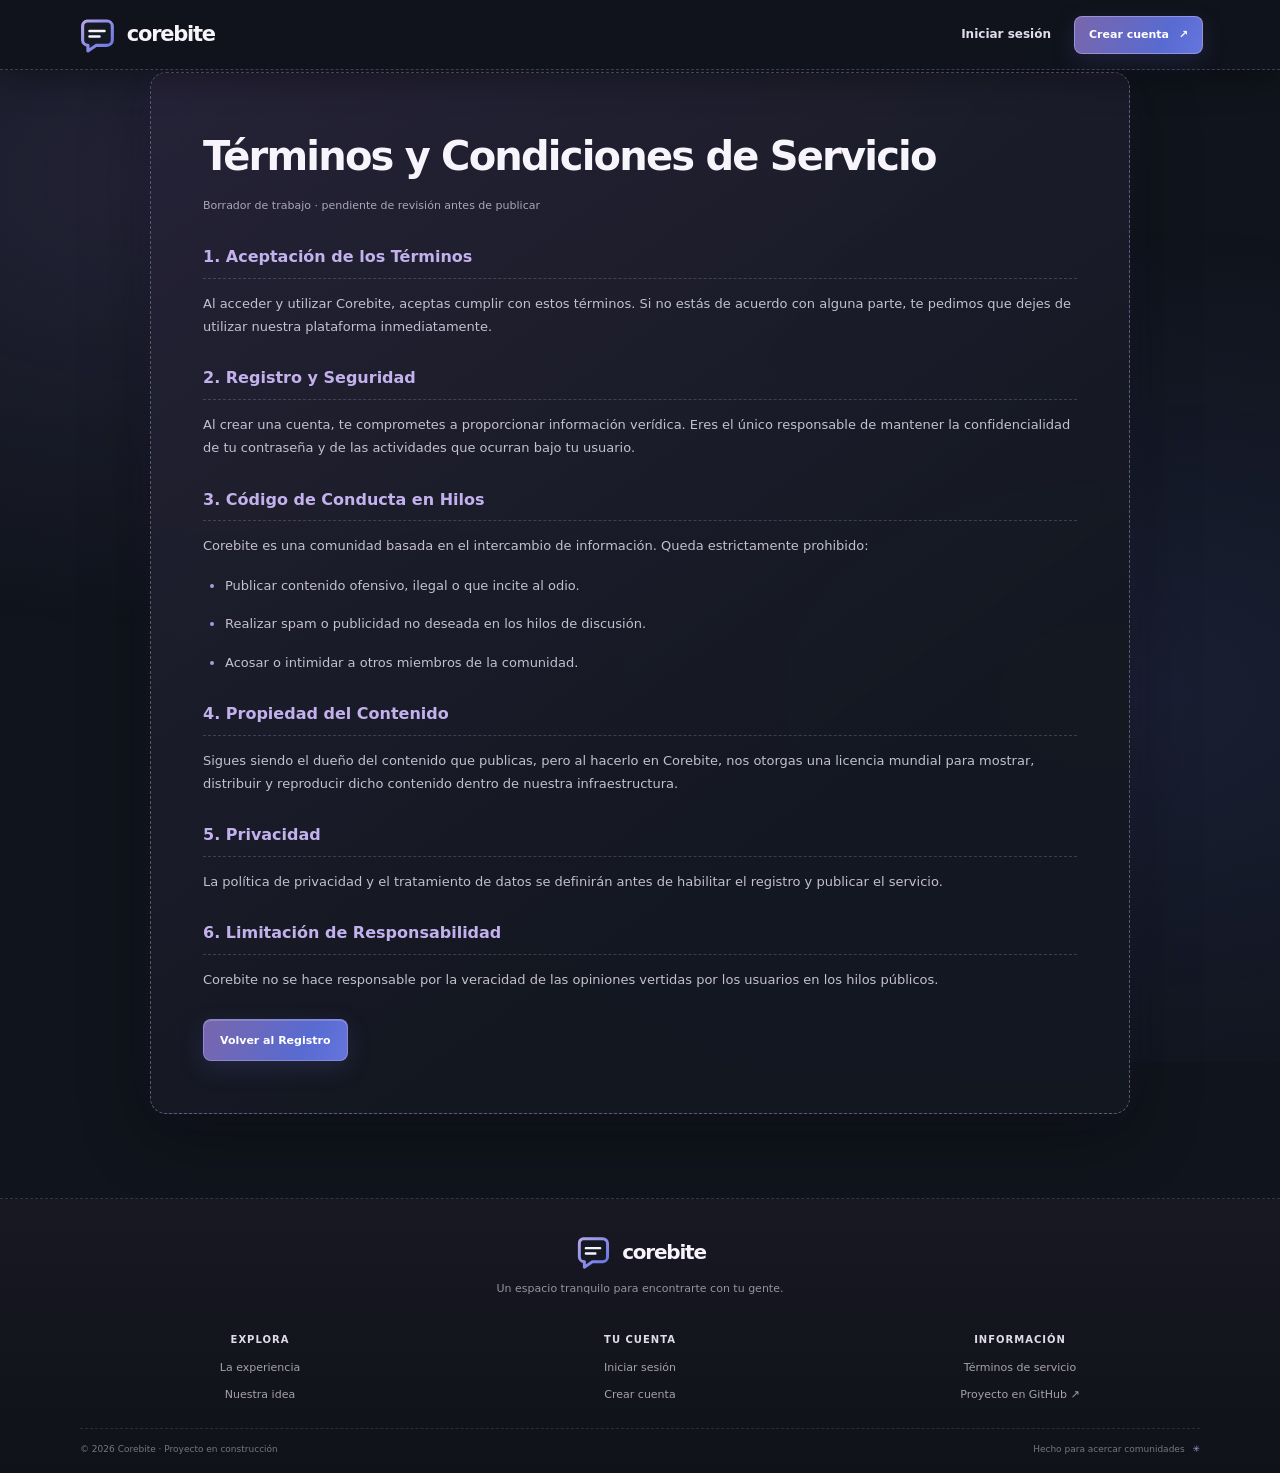
==== commit 8b638ff2: "Implementar mejoras de interfaz y perfil Corebite" ====
--- a/terminos.html
+++ b/terminos.html
@@ -10,6 +10,7 @@
     <title>Términos de servicio | Corebite</title>
     <link rel="stylesheet" href="./Media/CSS/site-footer.css?v=20261112-footer3">
     <link rel="stylesheet" href="./Media/CSS/site-cursor.css?v=20261112-cursor2">
+    <link rel="stylesheet" href="./Media/CSS/design-system.css?v=20261113-design8">
 </head>
 <body class="container site-shell legal-landing">
 
@@ -21,7 +22,7 @@
     <main class="legal-page">
         <div class="legal-wrapper">
             <section class="legal-content">
-                <h2>Términos y Condiciones de Servicio</h2>
+                <h2 data-ascii-reveal>Términos y Condiciones de Servicio</h2>
                 <p class="last-update">Borrador de trabajo · pendiente de revisión antes de publicar</p>
 
                 <div class="legal-scroll">
@@ -57,6 +58,7 @@
     </main>
 
     <footer class="site-footer" data-site-footer aria-label="Pie de página de Corebite"></footer>
+    <script src="./Media/JS/ascii-dissolve.js?v=20261113-3" defer></script>
     <script src="./Media/JS/site-footer.js" defer></script>
 </body>
 </html>
--- a/Media/CSS/estilo.css
+++ b/Media/CSS/estilo.css
@@ -16,6 +16,16 @@
   --fuente-principal: Arial, sans-serif;
 }
 * { box-sizing: border-box; }
+:root {
+  --scrollbar-thumb: color-mix(in srgb, var(--accent, var(--color-terciario)) 48%, var(--line, var(--color-secundario)));
+  --scrollbar-thumb-hover: color-mix(in srgb, var(--accent, var(--color-terciario)) 78%, var(--text, var(--texto-claro)));
+}
+* { scrollbar-width: thin; scrollbar-color: var(--scrollbar-thumb) transparent; }
+*::-webkit-scrollbar { width: 10px; height: 10px; }
+*::-webkit-scrollbar-track { background: color-mix(in srgb, var(--panel-deep, var(--color-primario)) 72%, transparent); }
+*::-webkit-scrollbar-thumb { min-height: 30px; border: 2px solid transparent; border-radius: 999px; background: var(--scrollbar-thumb); background-clip: padding-box; }
+*::-webkit-scrollbar-thumb:hover { background: var(--scrollbar-thumb-hover); background-clip: padding-box; }
+*::-webkit-scrollbar-corner { background: transparent; }
 html { min-width: 320px; scroll-behavior: smooth; }
 body {
   min-height: 100vh; margin: 0; display: flex; flex-direction: column;
@@ -89,7 +99,7 @@
 .primary-link { display: inline-flex; margin-top: 1rem; padding: .75rem 1.1rem; border:1px dashed var(--color-terciario); border-radius: 8px; background: #5865f2; color: #fff; text-decoration: none; font-weight: 700; }
 .primary-link:hover { background: #4752c4; }
 .home-intro { padding: 1rem; }
-@media (min-width: 701px) { #menu-check { display: none; } }
+@media (min-width: 701px) { #menu-check { display: none; } }
 @media (max-width: 700px) {
   header { padding-inline: 1rem; }
   header h1 { font-size: 1.35rem; }
@@ -106,4 +116,6 @@
 }
 @media (prefers-reduced-motion: reduce) {
   *, *::before, *::after { scroll-behavior: auto !important; animation-duration: .01ms !important; animation-iteration-count: 1 !important; transition-duration: .01ms !important; }
-}
+}
+
+.icon-eye { --svg-icon:url("../SVG/eye.svg"); }
--- a/Media/CSS/site-footer.css
+++ b/Media/CSS/site-footer.css
@@ -25,4 +25,4 @@
   .site-footer__main { grid-template-columns:minmax(0,1fr);gap:18px; }
   .site-footer__brand-block,.site-footer__column:last-child { grid-column:auto;width:100%; }
   .site-footer__column a { font-size:10px; }
-}
+}
--- a/Media/CSS/site-cursor.css
+++ b/Media/CSS/site-cursor.css
@@ -2,4 +2,4 @@
 html, body, body * { cursor:url("../SVG/corebite-cursor.svg?v=20261112-cursor2") 4 3, auto; }
 a, button, label[for], summary, [role="button"], select, input[type="checkbox"], input[type="radio"] { cursor:url("../SVG/corebite-cursor.svg?v=20261112-cursor2") 4 3, pointer; }
 input:not([type="button"]):not([type="submit"]):not([type="reset"]):not([type="checkbox"]):not([type="radio"]), textarea, [contenteditable="true"] { cursor:text; }
-button:disabled, input:disabled, select:disabled { cursor:not-allowed; }
+button:disabled, input:disabled, select:disabled { cursor:not-allowed; }
--- a/Media/CSS/design-system.css
+++ b/Media/CSS/design-system.css
@@ -0,0 +1,531 @@
+/* Corebite Design System — shared visual layer for every page. */
+:root {
+  color-scheme: dark;
+  --cb-bg: #10141c;
+  --cb-bg-raised: #171a23;
+  --cb-surface: #1b1a28;
+  --cb-surface-raised: #252437;
+  --cb-surface-glass: rgba(24, 25, 37, .92);
+  --cb-text: #f7f4fc;
+  --cb-text-secondary: #c4c0cf;
+  --cb-text-muted: #9693a2;
+  --cb-accent: #7966ac;
+  --cb-accent-blue: #586bd1;
+  --cb-accent-soft: #ac9bdb;
+  --cb-accent-bright: #c3b1ed;
+  --cb-line: rgba(181, 171, 220, .22);
+  --cb-line-strong: rgba(193, 177, 232, .4);
+  --cb-line-solid: rgba(181, 171, 220, .16);
+  --cb-success: #7bc08f;
+  --cb-warning: #e3bd73;
+  --cb-danger: #f38a92;
+  --cb-action-gradient: linear-gradient(115deg, #7966ac 0%, #586bd1 70%, #6575dd 100%);
+  --cb-surface-gradient: linear-gradient(145deg, rgba(38, 35, 55, .94), rgba(20, 24, 33, .97) 70%);
+  --cb-border-dashed: 1px dashed var(--cb-line);
+  --cb-border-strong: 1px dashed var(--cb-line-strong);
+  --cb-radius-sm: 8px;
+  --cb-radius-md: 12px;
+  --cb-radius-lg: 16px;
+  --cb-radius-pill: 999px;
+  --cb-font: Inter, ui-sans-serif, system-ui, -apple-system, BlinkMacSystemFont, "Segoe UI", sans-serif;
+  --cb-shadow-card: 0 22px 70px rgba(0, 0, 0, .3), 0 0 48px rgba(104, 86, 154, .09);
+  --cb-shadow-button: 0 7px 22px rgba(79, 77, 152, .26), inset 0 1px 0 rgba(255, 255, 255, .18);
+  --cb-focus: 0 0 0 3px rgba(172, 155, 219, .2);
+  --cb-choice-hover-bg: rgba(172, 155, 219, .08);
+  --cb-choice-selected-bg: rgba(172, 155, 219, .14);
+  --cb-transition: .18s ease;
+
+  /* Compatibility tokens used by the older page-specific stylesheets. */
+  --color-primario: var(--cb-bg);
+  --color-secundario: #514866;
+  --color-terciario: var(--cb-accent-soft);
+  --texto-claro: var(--cb-text);
+  --error: var(--cb-danger);
+  --exito: var(--cb-success);
+  --advertencia: var(--cb-warning);
+  --fondo-cristal: var(--cb-surface-glass);
+  --fondo-aside: rgba(9, 11, 17, .48);
+  --fondo-header: rgba(255, 255, 255, .035);
+  --fondo-content: rgba(255, 255, 255, .018);
+  --fondo-hover: rgba(172, 155, 219, .12);
+  --borde-suave: var(--cb-line-solid);
+  --borde-punteado: var(--cb-border-dashed);
+  --fuente-principal: var(--cb-font);
+}
+
+* { box-sizing: border-box; }
+html { min-width: 320px; scroll-behavior: smooth; }
+body { font-family: var(--cb-font); }
+button, input, select, textarea { font: inherit; }
+button, a, input, select, textarea { -webkit-tap-highlight-color: transparent; }
+::selection { background: rgba(172, 155, 219, .35); color: var(--cb-text); }
+:focus-visible { outline: 2px solid var(--cb-accent-bright); outline-offset: 3px; }
+
+body.landing-page,
+body.site-shell {
+  background-color: var(--cb-bg);
+  color: var(--cb-text);
+  font-family: var(--cb-font);
+}
+body.landing-page::before,
+body.site-shell::before {
+  background-image:
+    radial-gradient(ellipse at 22% 28%, rgba(121, 102, 172, .18), transparent 36%),
+    radial-gradient(ellipse at 78% 70%, rgba(88, 107, 209, .13), transparent 39%),
+    radial-gradient(ellipse at 55% 7%, rgba(172, 155, 219, .08), transparent 27%);
+}
+body.landing-page h1, body.landing-page h2, body.landing-page h3,
+body.site-shell h1, body.site-shell h2, body.site-shell h3 {
+  font-family: var(--cb-font);
+}
+
+/* Shared action style: one gradient, one outline, one focus treatment. */
+.landing-page .button,
+.site-shell .button,
+.site-shell .btn-main,
+.site-shell .btn-back {
+  border: 1px solid var(--cb-line-strong);
+  border-radius: var(--cb-radius-sm);
+  background: var(--cb-action-gradient);
+  box-shadow: var(--cb-shadow-button);
+  color: #fff;
+  font-family: var(--cb-font);
+  font-weight: 700;
+  text-decoration: none;
+  transition: transform var(--cb-transition), filter var(--cb-transition), border-color var(--cb-transition), box-shadow var(--cb-transition);
+}
+.landing-page .button:hover,
+.site-shell .button:hover,
+.site-shell .btn-main:hover,
+.site-shell .btn-back:hover {
+  border-color: rgba(231, 220, 255, .82);
+  box-shadow: 0 12px 30px rgba(100, 85, 168, .38), inset 0 1px 0 rgba(255, 255, 255, .22);
+  filter: brightness(1.06);
+  transform: translateY(-2px);
+}
+.landing-page .button:active,
+.site-shell .button:active,
+.site-shell .btn-main:active,
+.site-shell .btn-back:active { transform: translateY(0) scale(.985); }
+.site-shell .btn-main:disabled { opacity: .58; cursor: not-allowed; filter: none; transform: none; }
+.site-shell a:not(.button):not(.brand):not(.site-footer__brand) { text-underline-offset: .2em; }
+
+/* Shared form language for login, registration, account and preferences. */
+.site-shell .auth-wrapper,
+.site-shell .legal-wrapper,
+.site-shell .profile-container {
+  border: var(--cb-border-strong);
+  border-radius: var(--cb-radius-lg);
+  background: var(--cb-surface-gradient);
+  box-shadow: var(--cb-shadow-card);
+}
+.site-shell .auth-wrapper { backdrop-filter: blur(18px); }
+.site-shell fieldset,
+.site-shell .profile-form fieldset {
+  border: var(--cb-border-dashed);
+  border-radius: var(--cb-radius-sm);
+  background: rgba(255, 255, 255, .018);
+}
+.site-shell input:not([type="checkbox"]):not([type="radio"]):not([type="hidden"]),
+.site-shell textarea,
+.site-shell select {
+  border-color: var(--cb-line) !important;
+  border-radius: var(--cb-radius-sm);
+  font-family: var(--cb-font);
+}
+.site-shell input:not([type="checkbox"]):not([type="radio"]):not([type="hidden"]):focus,
+.site-shell textarea:focus,
+.site-shell select:focus {
+  border-color: var(--cb-accent-soft) !important;
+  box-shadow: var(--cb-focus);
+  outline: 0;
+}
+.site-shell input[type="checkbox"],
+.site-shell input[type="radio"] { accent-color: var(--cb-accent-soft); }
+.site-shell .checkbox-group input[type="checkbox"]:checked { background-color: var(--cb-accent-soft); border-color: var(--cb-accent-soft); }
+.site-shell .checkbox-group input[type="checkbox"]:checked::after { color: var(--cb-bg); }
+.site-shell .profile-header { background: linear-gradient(110deg, rgba(121, 102, 172, .16), rgba(88, 107, 209, .07) 58%, transparent); }
+.site-shell .profile-aside { background: rgba(12, 14, 21, .38); }
+.site-shell .tab-label { border-radius: var(--cb-radius-sm); transition: background var(--cb-transition), color var(--cb-transition), border-color var(--cb-transition); }
+.site-shell .tab-label:hover,
+.site-shell .tab-label.active { background: rgba(172, 155, 219, .12); }
+.site-shell .content-box,
+.site-shell .account-detail,
+.site-shell .profile-form fieldset { border-radius: var(--cb-radius-md); }
+.site-shell .content-box { background: rgba(255, 255, 255, .025); }
+.site-shell .prototype-note { border-color: var(--cb-accent-soft); border-radius: var(--cb-radius-sm); background: rgba(172, 155, 219, .09); color: var(--cb-text-secondary); }
+.site-shell .legal-content h2,
+.site-shell .legal-landing .legal-content h2 { color: var(--cb-text); }
+.site-shell .legal-scroll h3 { color: var(--cb-accent-bright); }
+
+/* Both footer implementations use the same Corebite surface and contrast. */
+.site-shell > .site-footer,
+.landing-page > .landing-footer {
+  border-color: var(--cb-line) !important;
+  background: linear-gradient(180deg, #171822 0%, #101219 100%) !important;
+  color: var(--cb-text-muted);
+}
+.site-shell > .site-footer a:hover,
+.landing-page > .landing-footer a:hover { color: var(--cb-accent-bright); }
+
+
+/* Campos de fecha nativos del perfil; el registro usa el calendario Corebite de abajo. */
+.site-shell input[type="date"] {
+  color-scheme: dark;
+  min-height: 48px !important;
+  padding-right: 10px !important;
+}
+.site-shell input[type="date"]::-webkit-calendar-picker-indicator {
+  width: 24px;
+  height: 24px;
+  padding: 2px;
+  opacity: 1;
+  filter: invert(76%) sepia(18%) saturate(560%) hue-rotate(212deg) brightness(105%) contrast(96%);
+  cursor: pointer;
+}
+.site-shell input[type="date"]::-webkit-calendar-picker-indicator:hover { filter: invert(84%) sepia(22%) saturate(650%) hue-rotate(212deg) brightness(112%) contrast(98%); }
+
+/* Selector de nacimiento Corebite; evita el popup nativo sin estilo del navegador. */
+.site-shell .birthdate-picker { position: relative; margin: 0 0 14px; }
+.site-shell .date-picker-trigger {
+  display: flex;
+  align-items: center;
+  justify-content: space-between;
+  width: 100%;
+  min-height: 48px;
+  padding: 10px 12px;
+  border: 1px solid var(--cb-line);
+  border-radius: var(--cb-radius-sm);
+  background: rgba(10, 13, 20, .65);
+  color: var(--cb-text);
+  text-align: left;
+  cursor: pointer;
+  transition: border-color var(--cb-transition), background-color var(--cb-transition), box-shadow var(--cb-transition);
+}
+.site-shell .date-picker-trigger:hover,
+.site-shell .date-picker-trigger[aria-expanded="true"] { border-color: var(--cb-accent-soft); background: rgba(14, 16, 25, .9); }
+.site-shell .date-picker-trigger:focus-visible { outline: 0; border-color: var(--cb-accent-soft); box-shadow: var(--cb-focus); }
+.site-shell .date-picker-trigger [data-date-value].is-placeholder { color: var(--cb-text-muted); }
+.site-shell .date-picker-trigger > svg { width: 25px; height: 25px; flex: 0 0 25px; fill: none; stroke: var(--cb-accent-bright); stroke-linecap: round; stroke-linejoin: round; stroke-width: 1.8; }
+.site-shell .date-picker-popover {
+  position: fixed;
+  z-index: 100000;
+  inset: auto;
+  width: min(330px, calc(100vw - 24px));
+  max-height: calc(100vh - 24px);
+  margin: 0;
+  padding: 14px;
+  overflow: auto;
+  border: var(--cb-border-strong);
+  border-radius: var(--cb-radius-md);
+  background: linear-gradient(145deg, #211f30, #141821 82%);
+  box-shadow: var(--cb-shadow-card);
+  color: var(--cb-text);
+}
+.site-shell .date-picker-popover[popover]:not(.is-open) { display: none; }
+.site-shell .date-picker-popover:not([popover])[hidden] { display: none; }
+.site-shell .date-picker-heading,
+.site-shell .calendar-period { display: flex; align-items: center; gap: 7px; }
+.site-shell .date-picker-heading { justify-content: space-between; margin-bottom: 12px; }
+.site-shell .calendar-period { min-width: 0; flex: 1; justify-content: center; }
+.site-shell .calendar-select { position: relative; min-width: 0; }
+.site-shell .calendar-select:first-child { flex: 0 1 145px; }
+.site-shell .calendar-select:last-child { flex: 0 0 82px; }
+.site-shell .calendar-select-trigger {
+  display: flex;
+  align-items: center;
+  justify-content: space-between;
+  gap: 6px;
+  width: 100%;
+  min-height: 34px;
+  padding: 5px 8px;
+  border: 1px solid var(--cb-line);
+  border-radius: 8px;
+  background: #171a23;
+  color: var(--cb-text);
+  font-size: 12px;
+  text-transform: capitalize;
+  cursor: pointer;
+}
+.site-shell .calendar-select-trigger:hover,
+.site-shell .calendar-select-trigger[aria-expanded="true"] { border-color: var(--cb-accent-soft); background: #252437; }
+.site-shell .calendar-select-trigger svg { width: 14px; height: 14px; flex: 0 0 14px; fill: none; stroke: var(--cb-accent-bright); stroke-linecap: round; stroke-linejoin: round; stroke-width: 1.8; }
+.site-shell .calendar-select-menu {
+  position: absolute;
+  z-index: 10;
+  top: calc(100% + 5px);
+  left: 0;
+  width: max(100%, 120px);
+  max-height: 220px;
+  padding: 5px;
+  overflow-y: auto;
+  border: var(--cb-border-strong);
+  border-radius: 9px;
+  background: linear-gradient(145deg, #211f30, #141821 82%);
+  box-shadow: var(--cb-shadow-card);
+  scrollbar-color: var(--cb-accent) #171a23;
+  scrollbar-width: thin;
+}
+.site-shell .calendar-year-menu { width: 92px; }
+.site-shell .calendar-select-menu[hidden] { display: none; }
+.site-shell .calendar-select-option {
+  display: block;
+  width: 100%;
+  min-height: 30px;
+  padding: 5px 8px;
+  border: 1px solid transparent;
+  border-radius: 6px;
+  background: transparent;
+  color: var(--cb-text-secondary);
+  font-size: 12px;
+  text-align: left;
+  text-transform: capitalize;
+  cursor: pointer;
+}
+.site-shell .calendar-select-option:hover,
+.site-shell .calendar-select-option:focus-visible { border-color: var(--cb-line); background: rgba(172, 155, 219, .12); color: #fff; outline: 0; }
+.site-shell .calendar-select-option.is-selected { background: rgba(121, 102, 172, .3); color: var(--cb-accent-bright); }
+.site-shell .calendar-nav {
+  display: grid;
+  width: 34px;
+  height: 34px;
+  flex: 0 0 34px;
+  padding: 0;
+  place-items: center;
+  border: 1px solid var(--cb-line);
+  border-radius: 8px;
+  background: rgba(172, 155, 219, .08);
+  color: var(--cb-accent-bright);
+  cursor: pointer;
+}
+.site-shell .calendar-nav:hover:not(:disabled) { background: rgba(172, 155, 219, .18); }
+.site-shell .calendar-nav:disabled { opacity: .35; cursor: not-allowed; }
+.site-shell .calendar-nav svg { width: 19px; height: 19px; fill: none; stroke: currentColor; stroke-linecap: round; stroke-linejoin: round; stroke-width: 2; }
+.site-shell .calendar-weekdays,
+.site-shell .calendar-days { display: grid; grid-template-columns: repeat(7, minmax(0, 1fr)); gap: 4px; text-align: center; }
+.site-shell .calendar-weekdays { margin-bottom: 5px; color: var(--cb-text-muted); font-size: 11px; }
+.site-shell .calendar-weekdays span { padding: 4px 0; }
+.site-shell .calendar-day {
+  display: grid;
+  min-width: 0;
+  min-height: 34px;
+  padding: 0;
+  place-items: center;
+  border: 1px solid transparent;
+  border-radius: 8px;
+  background: transparent;
+  color: var(--cb-text-secondary);
+  font-size: 12px;
+  cursor: pointer;
+}
+.site-shell .calendar-day:hover:not(:disabled) { border-color: var(--cb-line); background: rgba(172, 155, 219, .12); color: #fff; }
+.site-shell .calendar-day.is-today { border-color: var(--cb-accent); color: var(--cb-accent-bright); }
+.site-shell .calendar-day.is-selected { border-color: var(--cb-accent-bright); background: var(--cb-action-gradient); color: #fff; }
+.site-shell .calendar-day:disabled { color: #696776; cursor: not-allowed; }
+.site-shell .calendar-day.is-empty { visibility: hidden; }
+.site-shell .calendar-day:focus-visible,
+.site-shell .calendar-select-trigger:focus-visible { outline: 2px solid var(--cb-accent-bright); outline-offset: 1px; }
+.site-shell .calendar-footer { display: flex; justify-content: flex-end; margin-top: 10px; padding-top: 8px; border-top: 1px dashed var(--cb-line); }
+.site-shell .calendar-footer button { padding: 5px 7px; border: 0; border-radius: 6px; background: transparent; color: var(--cb-accent-bright); font-size: 11px; cursor: pointer; }
+.site-shell .calendar-footer button:hover { background: rgba(172, 155, 219, .1); color: #fff; }
+
+/* Campos de contraseña con el control de visibilidad dentro del input. */
+.site-shell .password-field { position: relative; margin: 0 0 14px; }
+.site-shell .password-field input[data-password-input] {
+  width: 100%;
+  margin-bottom: 0 !important;
+  padding-right: 52px !important;
+}
+.site-shell .password-toggle {
+  position: absolute;
+  top: 50%;
+  right: 7px;
+  display: grid;
+  width: 38px;
+  height: 38px;
+  padding: 0;
+  place-items: center;
+  transform: translateY(-50%);
+  border: 1px solid transparent;
+  border-radius: var(--cb-radius-sm);
+  background: transparent;
+  color: var(--cb-accent-bright);
+  cursor: pointer;
+  transition: background-color var(--cb-transition), border-color var(--cb-transition), color var(--cb-transition);
+}
+.site-shell .password-toggle:hover { border-color: var(--cb-line); background: rgba(172, 155, 219, .1); color: #fff; }
+.site-shell .password-toggle:focus-visible { outline: 2px solid var(--cb-accent-bright); outline-offset: 1px; }
+.site-shell .password-toggle svg { width: 21px; height: 21px; fill: none; stroke: currentColor; stroke-linecap: round; stroke-linejoin: round; stroke-width: 1.8; }
+.site-shell .password-toggle svg[hidden] { display: none; }
+
+/* La tarjeta legal comparte acabado con los paneles de autenticación. */
+.legal-landing.site-shell > .legal-page { padding: 52px 18px 64px; }
+.legal-landing .legal-wrapper {
+  margin: 0;
+  border: var(--cb-border-strong);
+  border-radius: var(--cb-radius-lg);
+  background: var(--cb-surface-gradient);
+  box-shadow: var(--cb-shadow-card);
+}
+@media (max-width: 760px) {
+  .legal-landing.site-shell > .legal-page { padding: 32px 12px 44px; }
+}
+
+
+
+/* Fondo ASCII ambiental para la landing y los formularios. */
+.ascii-background {
+  position: absolute;
+  z-index: 0;
+  inset: 0;
+  display: block;
+  width: 100%;
+  height: 100%;
+  opacity: .96;
+  pointer-events: none;
+}
+.landing-page,
+.auth-landing { position: relative; }
+.landing-page > .ascii-background,
+.auth-landing > .ascii-background { isolation: isolate; opacity: .96; }
+.auth-landing > .auth-page { position: relative; z-index: 1; }
+
+/* ASCII decorativo: conexiones y nodos en movimiento suave. */
+.ascii-art {
+  margin: 0;
+  color: var(--cb-accent-soft);
+  font-family: ui-monospace, SFMono-Regular, Menlo, Monaco, Consolas, "Liberation Mono", monospace;
+  font-weight: 600;
+  line-height: 1.25;
+  white-space: pre;
+  text-shadow: 0 0 12px rgba(172, 155, 219, .38);
+  pointer-events: none;
+  user-select: none;
+  animation: asciiDrift 7s ease-in-out infinite, asciiPulse 5s ease-in-out infinite;
+}
+.ascii-hero {
+  position: absolute;
+  z-index: 3;
+  top: -27px;
+  right: -15px;
+  font-size: 11px;
+  opacity: .62;
+}
+.auth-landing .auth-wrapper { position: relative; }
+.ascii-form {
+  position: absolute;
+  z-index: 3;
+  top: 18px;
+  right: 20px;
+  font-size: 9px;
+  line-height: 1.2;
+  opacity: .58;
+}
+@keyframes asciiDrift {
+  0%, 100% { transform: translateY(0); }
+  50% { transform: translateY(-5px); }
+}
+@keyframes asciiPulse {
+  0%, 100% { filter: drop-shadow(0 0 1px rgba(172, 155, 219, .1)); }
+  50% { filter: drop-shadow(0 0 7px rgba(172, 155, 219, .52)); }
+}
+@media (max-width: 600px) {
+  .ascii-hero { top: -18px; right: -4px; font-size: 9px; opacity: .48; }
+  .ascii-form { top: 12px; right: 14px; font-size: 8px; opacity: .48; }
+}
+@media (prefers-reduced-motion: reduce) {
+  .ascii-art { animation: none; }
+}
+
+
+/* Títulos principales: las letras se recomponen desde ruido ASCII al entrar en vista. */
+.ascii-title-active { position: relative; }
+.ascii-title-original { opacity: 0; }
+.ascii-title-clone {
+  position: absolute;
+  inset: 0;
+  display: block;
+  width: 100%;
+  margin: 0;
+  pointer-events: none;
+  white-space: normal;
+}
+.ascii-title-char { color: var(--cb-accent-soft); opacity: 0; text-shadow: 0 0 8px rgba(172, 155, 219, .45); transition: opacity .12s ease; }
+.ascii-title-char.is-scrambling { opacity: .82; }
+.ascii-title-char.is-settled {
+  color: inherit;
+  opacity: 1;
+  text-shadow: none;
+  animation: asciiTitleSettle .2s ease-out both;
+}
+@keyframes asciiTitleSettle {
+  from { opacity: .35; filter: blur(2px); }
+  to { opacity: 1; filter: blur(0); }
+}
+@media (prefers-reduced-motion: reduce) {
+  .ascii-title-char.is-settled { animation: none; }
+}
+
+/* The chat keeps its selectable themes; the default matches the brand palette. */
+body.chat-page { font-family: var(--cb-font); }
+body.chat-page[data-theme="discord"] {
+  --app-bg: #10141c;
+  --panel: #191b27;
+  --panel-deep: #141720;
+  --raised: #252437;
+  --line: rgba(181, 171, 220, .22);
+  --text: #f7f4fc;
+  --muted: #aaa6b6;
+  --accent: #7966ac;
+  --input: #1c1f2b;
+  --dotted: 1px dashed var(--line);
+  color-scheme: dark;
+}
+.chat-page .chat-header,
+.chat-page .channel-sidebar,
+.chat-page .member-sidebar,
+.chat-page .server-rail { font-family: var(--cb-font); }
+.chat-page .icon-button,
+.chat-page .dm-contact,
+.chat-page .channel-link,
+.chat-page .settings-nav-button,
+.chat-page .settings-nav-link,
+.chat-page .server-search,
+.chat-page .server-heading,
+.chat-page .server-icon,
+.chat-page .home-server,
+.chat-page .server-add,
+.chat-page .dm-rail-button,
+.chat-page .send-button,
+.chat-page .chat-settings-dialog,
+.chat-page .chat-choice,
+.chat-page .chat-color-control,
+.chat-page .account-dialog {
+  transition: color var(--cb-transition), background-color var(--cb-transition), border-color var(--cb-transition), transform var(--cb-transition), box-shadow var(--cb-transition);
+}
+.chat-page .icon-button:focus-visible,
+.chat-page button:focus-visible,
+.chat-page .chat-choice:focus-within,
+.chat-page .chat-color-control:focus-within,
+.chat-page a:focus-visible,
+.chat-page input:focus-visible,
+.chat-page select:focus-visible { outline: 2px solid var(--accent); outline-offset: 2px; }
+.chat-page .message-composer,
+.chat-page .dm-search,
+.chat-page .server-search,
+.chat-page .dm-overview-card,
+.chat-page .dm-overview-person,
+.chat-page .account-dialog,
+.chat-page .chat-settings-dialog { border-radius: var(--cb-radius-sm); }
+.chat-page .dm-overview-card h2,
+.chat-page .chat-customization-divider .svg-icon { color: var(--accent); }
+.chat-page .send-button { border-radius: var(--cb-radius-sm); background: var(--cb-action-gradient); box-shadow: var(--cb-shadow-button); }
+.chat-page .send-button:hover { transform: translateY(-1px); }
+
+@media (max-width: 600px) {
+  .site-shell .auth-wrapper { padding: 22px 17px; }
+  .site-shell .profile-header { padding: 22px 18px; }
+}
+@media (prefers-reduced-motion: reduce) {
+  *, *::before, *::after { scroll-behavior: auto !important; animation-duration: .01ms !important; animation-iteration-count: 1 !important; transition-duration: .01ms !important; }
+}
